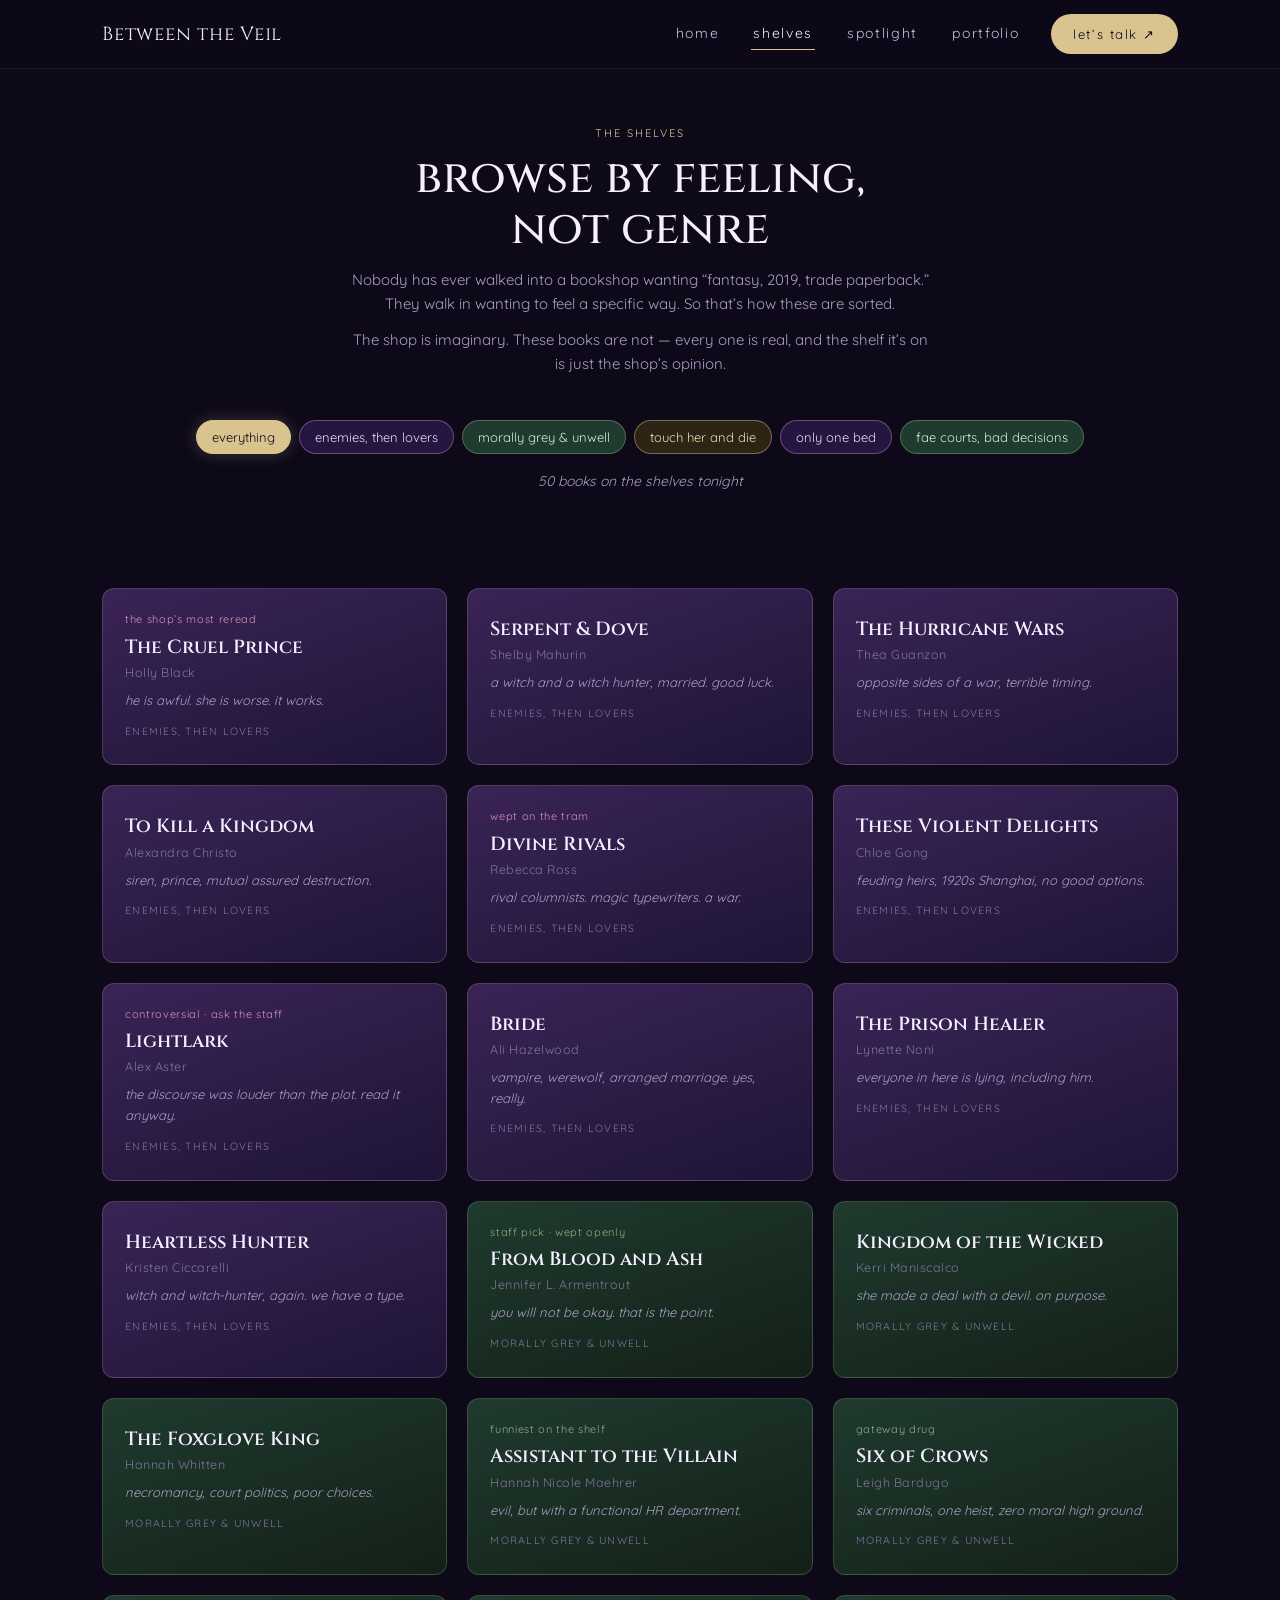
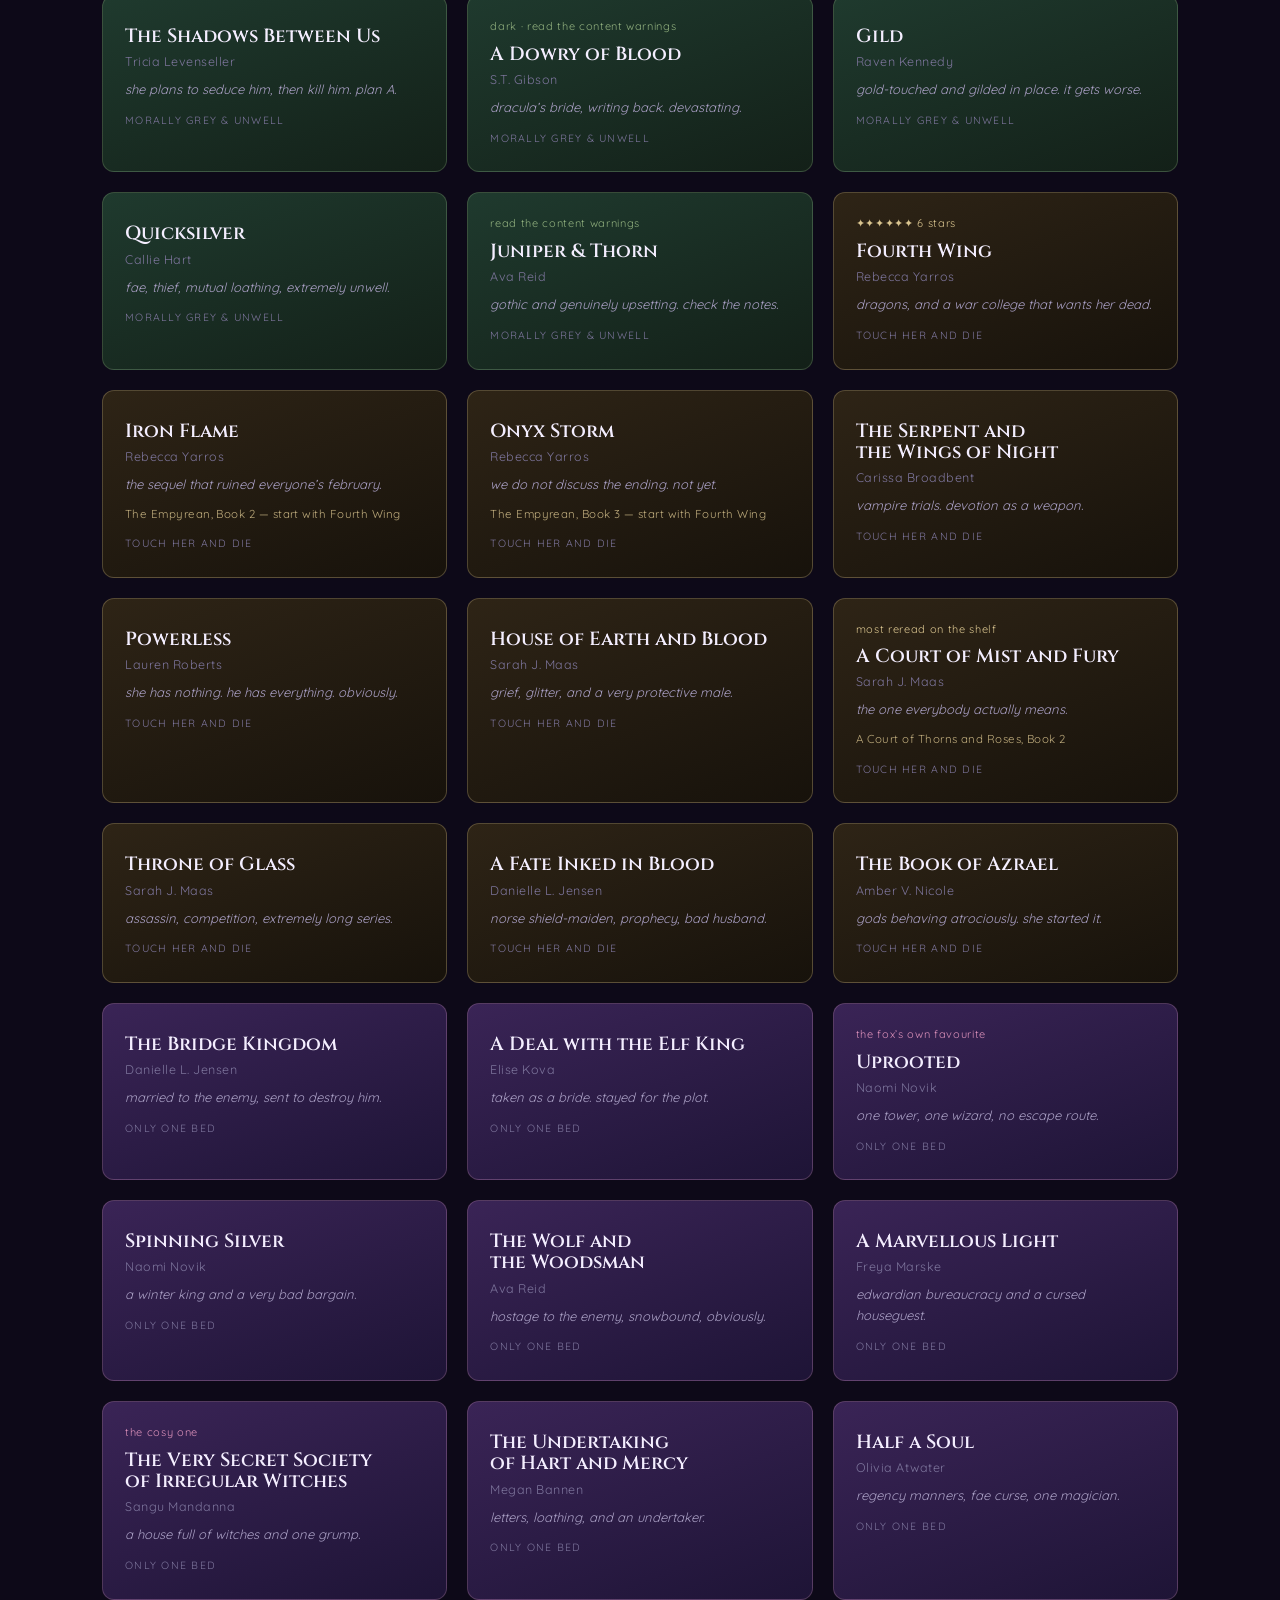
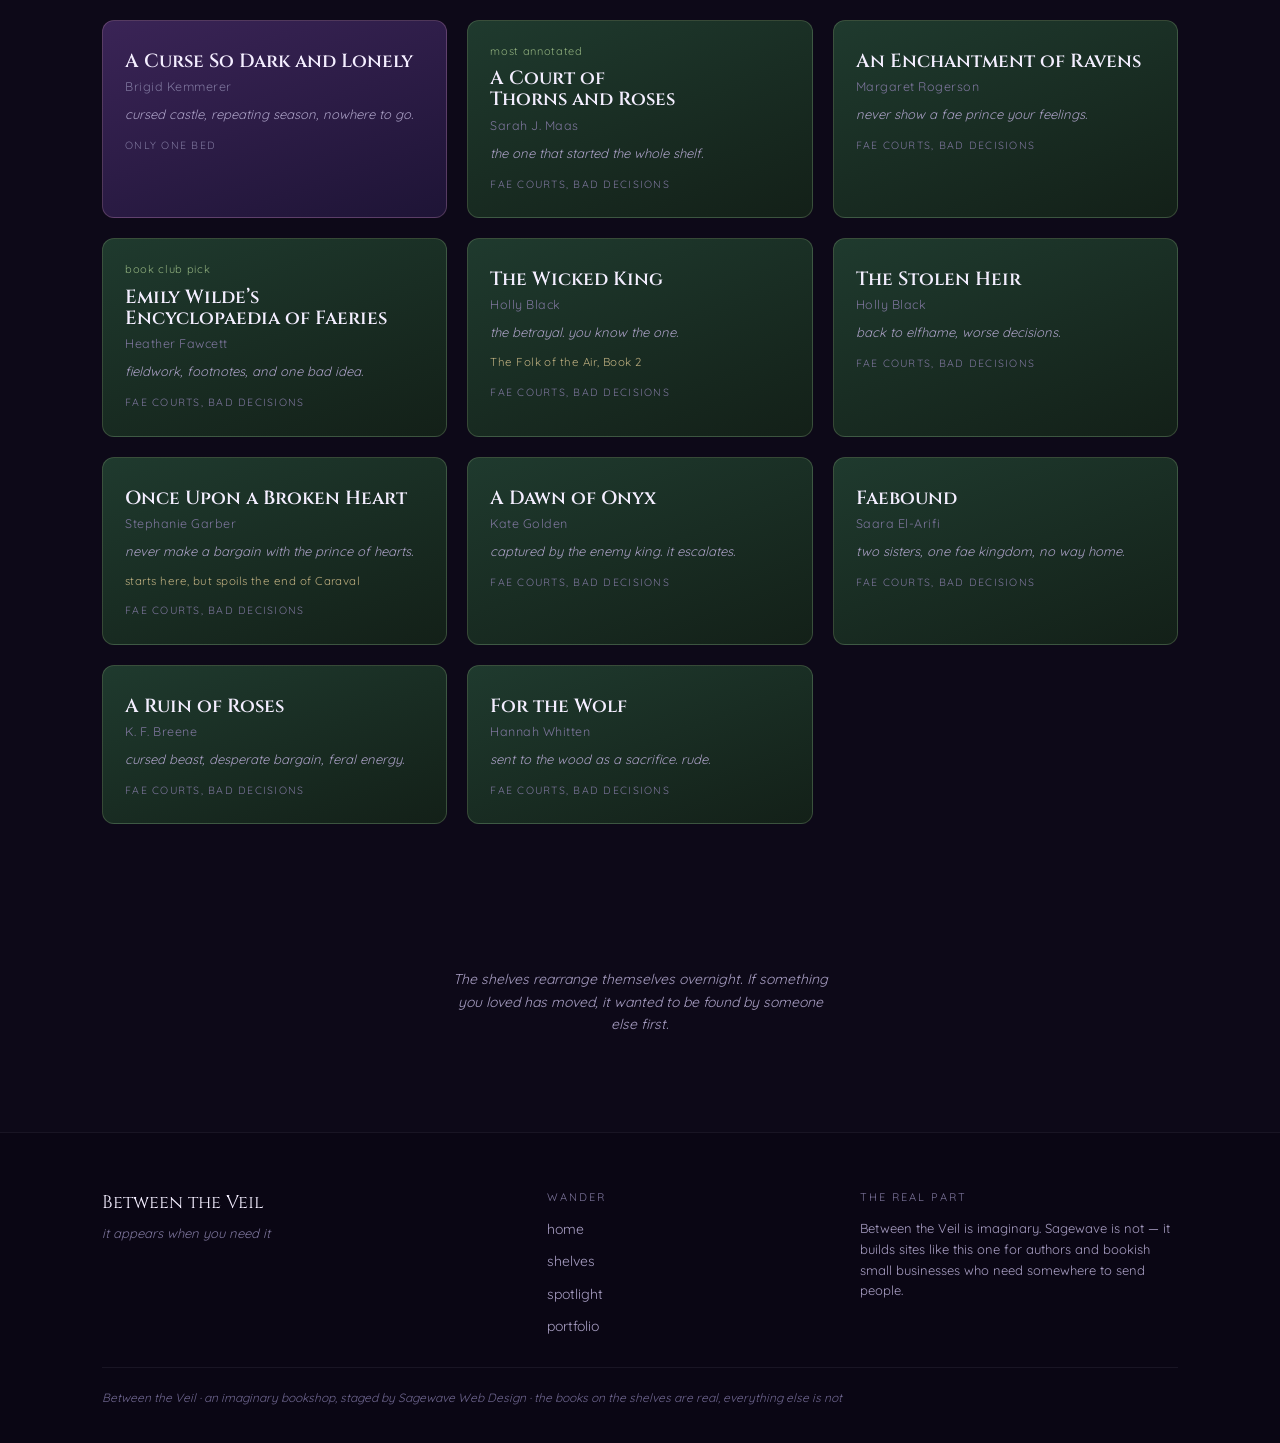
==== shelves.html @ f9425c32 "updated meaning behind site. Fixed menu and feelings layouts" ====
<!DOCTYPE html>
<html lang="en">
<head>
  <meta charset="UTF-8" />
  <meta name="viewport" content="width=device-width, initial-scale=1.0" />
  <title>The Shelves — Between the Veil</title>
  <meta name="description" content="Browse by feeling, not genre. Enemies then lovers, morally grey and unwell, fae courts and bad decisions." />

  <meta property="og:title" content="The Shelves — Between the Veil" />
  <meta property="og:description" content="Browse by feeling, not genre." />
  <meta property="og:type" content="website" />
  <meta property="og:image" content="img/door-full.jpg" />

  <link rel="preconnect" href="https://fonts.googleapis.com" />
  <link rel="preconnect" href="https://fonts.gstatic.com" crossorigin />
  <link href="https://fonts.googleapis.com/css2?family=Cinzel:wght@400;500;600&family=Quicksand:wght@400;500;600&display=swap" rel="stylesheet" />

  <link rel="stylesheet" href="css/style.css" />
</head>
<body>

  <header class="sitenav" id="sitenav">
    <div class="sitenav__inner container">
      <a class="sitenav__mark" href="index.html">Between the Veil</a>
      <button class="sitenav__toggle" id="navToggle" aria-expanded="false" aria-controls="navMenu" aria-label="Open menu">
        <span class="sitenav__bar" aria-hidden="true"></span>
        <span class="sitenav__bar" aria-hidden="true"></span>
        <span class="sitenav__bar" aria-hidden="true"></span>
      </button>
      <nav class="sitenav__menu" id="navMenu" aria-label="Main">
        <a class="sitenav__link" href="index.html">home</a>
        <a class="sitenav__link" href="shelves.html">shelves</a>
        <a class="sitenav__link" href="spotlight.html">spotlight</a>
        <a class="sitenav__link" href="portfolio.html">portfolio</a>
        <a class="sitenav__link sitenav__link--gold" href="portfolio.html#contact">let&rsquo;s talk &#8599;</a>
      </nav>
    </div>
  </header>

  <main>

    <div class="page-head">
      <div class="container">
        <p class="page-head__eyebrow">the shelves</p>
        <h1 class="page-head__title">browse by feeling,<br />not genre</h1>
        <p class="page-head__body">Nobody has ever walked into a bookshop wanting &ldquo;fantasy, 2019, trade paperback.&rdquo; They walk in wanting to feel a specific way. So that&rsquo;s how these are sorted.</p>
        <p class="page-head__body">The shop is imaginary. These books are not &mdash; every one is real, and the shelf it&rsquo;s on is just the shop&rsquo;s opinion.</p>
      </div>
    </div>

    <section class="section--tight">
      <div class="container">
        <!-- rendered by js/shelves.js -->
        <div class="filters" id="filters" role="group" aria-label="Filter by mood"></div>
        <p class="closing" id="stacksCount" aria-live="polite"></p>
      </div>
    </section>

    <section class="section">
      <div class="container">
        <div class="stacks" id="stacks"></div>
        <p class="stacks__empty" id="stacksEmpty" hidden>that shelf is bare tonight. the shop is embarrassed.</p>
      </div>
    </section>

    <section class="section">
      <div class="container">
        <p class="closing">The shelves rearrange themselves overnight. If something you loved has moved, it wanted to be found by someone else first.</p>
      </div>
    </section>

  </main>

  <footer class="sitefoot" id="sitefoot">
    <div class="container">
      <div class="sitefoot__inner">
        <div>
          <p class="sitefoot__mark">Between the Veil</p>
          <p class="sitefoot__whisper">it appears when you need it</p>
        </div>
        <nav aria-label="Footer">
          <p class="sitefoot__heading">wander</p>
          <div class="sitefoot__links">
            <a href="index.html">home</a>
            <a href="shelves.html">shelves</a>
            <a href="spotlight.html">spotlight</a>
            <a href="portfolio.html">portfolio</a>
          </div>
        </nav>
        <div>
          <p class="sitefoot__heading">the real part</p>
          <p class="sitefoot__note">Between the Veil is imaginary. Sagewave is not &mdash; it builds sites like this one for authors and bookish small businesses who need somewhere to send people.</p>
        </div>
      </div>
      <p class="sitefoot__legal">Between the Veil &#183; an imaginary bookshop, staged by Sagewave Web Design &#183; the books on the shelves are real, everything else is not</p>
    </div>
  </footer>

  <script src="js/nav.js" defer></script>
  <script src="js/shelves.js" defer></script>
</body>
</html>
---- css/style.css ----
/* ============================================================
   BETWEEN THE VEIL — a concept bookshop by Sagewave Web Design
   ------------------------------------------------------------
   Structure:
     1. Design tokens (the "faerie twilight" palette + type)
     2. Base / reset
     3. Layout primitives (container, section, page header)
     4. Site nav + site footer (shared by every page but the gate)
     5. The threshold (the door — index.html only)
     6. Home
     7. Shelves
     8. Spotlight (index + one author)
     9. Portfolio
    10. Shared components (buttons, shelves, books, tiles)
    11. Motion & reduced-motion

   Mobile-first. Three breakpoints, declared once in §3 and
   echoed per-component where a grid needs to change:
     phone    ≤ 560px   1 column
     tablet   ≥ 561px   2 columns, 720px container
     desktop  ≥ 1024px  3–4 columns, 1140px container
   ============================================================ */

/* 1. DESIGN TOKENS ------------------------------------------ */
:root {
  /* Faerie-twilight palette */
  --ink:        #0d0918;  /* deepest background */
  --ink-2:      #120d22;  /* shop background */
  --ink-3:      #161028;  /* raised panels */
  --twilight:   #241640;  /* violet mid */
  --violet-2:   #1a1330;
  --moss:       #8fae7d;  /* the green accent */
  --moss-deep:  #1f3a2e;
  --rose:       #c98fb0;  /* the pink accent */
  --rose-deep:  #3a2456;
  --gold:       #d9c48f;  /* candlelight */
  --gold-deep:  #2e2416;
  --mist:       #c9c2e0;  /* soft lavender text */
  --mist-dim:   #a99fc4;
  --mist-faint: #7d759c;
  --parchment:  #f4eeff;  /* near-white for headings */

  /* Hairlines, derived from --mist so they sit in the palette */
  --rule:      rgba(201, 194, 224, 0.16);
  --rule-soft: rgba(201, 194, 224, 0.08);

  /* Type */
  --display: 'Cinzel', Georgia, serif;
  --voice:   'Quicksand', 'Trebuchet MS', sans-serif;

  /* Rhythm */
  --pad: 14px;
  --radius: 12px;
  --radius-pill: 30px;
  --gutter: 16px;
  --measure: 65ch;   /* comfortable reading width for body copy */
  --nav-h: 58px;
}

/* 2. BASE / RESET ------------------------------------------- */
* { margin: 0; padding: 0; box-sizing: border-box; -webkit-tap-highlight-color: transparent; }

html {
  background: var(--ink);
  scroll-behavior: smooth;
  /* anchor links land below the sticky nav instead of under it */
  scroll-padding-top: calc(var(--nav-h) + 16px);
}

body {
  min-height: 100%;
  background: var(--ink);
  color: var(--mist);
  font-family: var(--voice);
  line-height: 1.6;
  -webkit-font-smoothing: antialiased;
}

/* THE GATE.
   A tiny inline script in index.html's <head> stamps one of these
   on <html> before first paint — deferred JS would let the door
   flash for a returning visitor. veil.js swaps is-gated off the
   moment you step through.

   With JS disabled neither class lands, so everything renders:
   door on top, home beneath it. Degrades to a long scroll, which
   is the right failure. */
html.is-gated, html.is-gated body { overflow: hidden; height: 100%; }
html.is-gated .sitenav,
html.is-gated .shop,
html.is-gated .sitefoot { display: none; }
html.has-entered .threshold { display: none; }

h1, h2, h3, h4 {
  font-family: var(--display);
  font-weight: 500;
  color: var(--parchment);
  line-height: 1.12;
  text-wrap: balance;
}

em { font-style: italic; }
img { max-width: 100%; display: block; }

a { color: var(--gold); }

/* One visible focus ring for the whole site. */
a:focus-visible,
button:focus-visible {
  outline: 2px solid var(--gold);
  outline-offset: 3px;
  border-radius: 4px;
}

/* 3. LAYOUT PRIMITIVES -------------------------------------- */
.container {
  width: 100%;
  max-width: 560px;
  margin: 0 auto;
  padding: 0 var(--gutter);
}

.section { padding: 40px 0; }
.section--tight { padding: 24px 0; }

/* A band that breaks out to full width with its own ground —
   used for the CTA so the tonal shift signals "this part is real". */
.band {
  padding: 48px 0;
  border-top: 1px solid var(--rule-soft);
  border-bottom: 1px solid var(--rule-soft);
}

.page-head { padding: 32px 0 8px; text-align: center; }
.page-head__eyebrow {
  font-size: 11px;
  letter-spacing: 0.18em;
  text-transform: uppercase;
  color: var(--gold);
}
.page-head__title { font-size: 30px; margin-top: 10px; }
.page-head__body {
  font-size: 14px;
  color: var(--mist-dim);
  line-height: 1.6;
  max-width: var(--measure);
  margin: 12px auto 0;
}

@media (min-width: 561px) {
  :root { --gutter: 24px; }
  .container { max-width: 720px; }
  .section { padding: 56px 0; }
  .page-head__title { font-size: 38px; }
  .page-head__body { font-size: 15px; }
}

@media (min-width: 1024px) {
  :root { --gutter: 32px; --nav-h: 68px; }
  .container { max-width: 1140px; }
  .section { padding: 72px 0; }
  .band { padding: 80px 0; }
  .page-head { padding: 56px 0 16px; }
  .page-head__title { font-size: 46px; }
}

/* A left-aligned heading for sections inside a page, as opposed
   to .page-head__title which is the centred one at the top. */
.section-title {
  font-size: 24px;
  margin-bottom: 20px;
}

/* Body copy inside a wide container still needs a reading measure. */
.prose { max-width: var(--measure); }
.prose p + p { margin-top: 1em; }
.prose p { color: var(--mist-dim); line-height: 1.75; }

/* Inline code, portfolio page only — the one place the site
   speaks in plain technical voice. */
code {
  font-family: ui-monospace, 'Cascadia Mono', Menlo, Consolas, monospace;
  font-size: 0.88em;
  color: var(--gold);
  background: rgba(217, 196, 143, 0.09);
  padding: 0.1em 0.4em;
  border-radius: 4px;
}

/* Scaffolding notice on the sample spotlight. Delete the markup
   (and this rule) once a real author has been featured. */
.sample-note {
  margin-top: 16px;
  padding: 12px 16px;
  border-radius: var(--radius);
  border: 1px dashed rgba(217, 196, 143, 0.4);
  background: rgba(217, 196, 143, 0.05);
  font-size: 13px;
  font-style: italic;
  color: var(--mist-dim);
  line-height: 1.6;
}

@media (min-width: 1024px) {
  .section-title { font-size: 32px; }
}

/* 4. SITE NAV + FOOTER -------------------------------------- */
.sitenav {
  position: sticky;
  top: 0;
  z-index: 60;
  background: rgba(13, 9, 24, 0.82);
  backdrop-filter: blur(12px);
  -webkit-backdrop-filter: blur(12px);
  border-bottom: 1px solid var(--rule-soft);
}

/* The gated landing page hides its nav until you're through. */
.sitenav[hidden] { display: none; }

.sitenav__inner {
  height: var(--nav-h);
  display: flex;
  align-items: center;
  justify-content: space-between;
  gap: 16px;
}

.sitenav__mark {
  font-family: var(--display);
  font-size: 16px;
  letter-spacing: 0.04em;
  color: var(--parchment);
  text-decoration: none;
  white-space: nowrap;
}

.sitenav__toggle {
  width: 40px;
  height: 40px;
  display: grid;
  place-items: center;
  gap: 5px;
  background: none;
  border: none;
  cursor: pointer;
  flex: none;
}
.sitenav__bar {
  display: block;
  width: 22px;
  height: 1.5px;
  background: var(--mist);
  transition: transform 0.28s ease, opacity 0.2s ease;
}
.sitenav__toggle[aria-expanded="true"] .sitenav__bar:nth-child(1) { transform: translateY(6.5px) rotate(45deg); }
.sitenav__toggle[aria-expanded="true"] .sitenav__bar:nth-child(2) { opacity: 0; }
.sitenav__toggle[aria-expanded="true"] .sitenav__bar:nth-child(3) { transform: translateY(-6.5px) rotate(-45deg); }

/* Phone: the menu is a veil that draws across the screen.

   Positioned ABSOLUTE, not fixed, and that's deliberate. .sitenav
   carries a backdrop-filter, which per spec makes it the containing
   block for fixed-position descendants — so `position: fixed` here
   resolved against the 58px nav bar instead of the viewport and
   collapsed the panel to zero height. Absolute against .sitenav is
   explicit about what it's measuring from, and can't silently break
   again if the bar's filter changes.

   The ground is fully opaque. A translucent veil over a busy page
   is prettier and unreadable, and this is a menu. */
.sitenav__menu {
  position: absolute;
  top: 100%;
  left: 0;
  right: 0;
  height: calc(100vh - var(--nav-h));
  height: calc(100dvh - var(--nav-h));
  z-index: 55;
  display: flex;
  flex-direction: column;
  align-items: center;
  justify-content: center;
  gap: 14px;
  background: linear-gradient(180deg, #140e28 0%, #0a0614 100%);
  border-top: 1px solid var(--rule-soft);
  opacity: 0;
  visibility: hidden;
  transition: opacity 0.35s ease, visibility 0.35s;
}
.sitenav__menu.is-open { opacity: 1; visibility: visible; }

.sitenav__link {
  font-family: var(--display);
  font-size: 22px;
  letter-spacing: 0.05em;
  color: var(--mist);
  text-decoration: none;
  /* generous enough to be a real tap target, not a 30px sliver */
  padding: 12px 20px;
  border-bottom: 1px solid transparent;
  transition: color 0.2s ease, border-color 0.2s ease, opacity 0.4s ease, transform 0.4s ease;
}
.sitenav__link:hover { color: var(--parchment); }

/* Current page: a quiet gold underline, never a filled pill. */
.sitenav__link[aria-current="page"] {
  color: var(--parchment);
  border-bottom-color: var(--gold);
}

.sitenav__link--gold {
  color: var(--ink);
  background: var(--gold);
  border-radius: var(--radius-pill);
  padding: 10px 22px;
  font-family: var(--voice);
  font-size: 14px;
  letter-spacing: 0.1em;
  border-bottom: none;
}
.sitenav__link--gold:hover { color: var(--ink); filter: brightness(1.07); }

/* Links fade up in sequence once the veil is across. */
.sitenav__menu .sitenav__link { opacity: 0; transform: translateY(10px); }
.sitenav__menu.is-open .sitenav__link { opacity: 1; transform: none; }
.sitenav__menu.is-open .sitenav__link:nth-child(1) { transition-delay: 0.08s; }
.sitenav__menu.is-open .sitenav__link:nth-child(2) { transition-delay: 0.14s; }
.sitenav__menu.is-open .sitenav__link:nth-child(3) { transition-delay: 0.20s; }
.sitenav__menu.is-open .sitenav__link:nth-child(4) { transition-delay: 0.26s; }
.sitenav__menu.is-open .sitenav__link:nth-child(5) { transition-delay: 0.32s; }

/* Desktop: a plain horizontal bar, no toggle, no overlay. */
@media (min-width: 1024px) {
  .sitenav__toggle { display: none; }
  .sitenav__mark { font-size: 19px; }
  .sitenav__menu {
    position: static;
    inset: auto;
    /* the mobile panel's full-screen height must be undone too,
       or the bar inherits a viewport-tall menu */
    height: auto;
    flex-direction: row;
    align-items: center;
    gap: 30px;
    background: none;
    border-top: none;
    opacity: 1;
    visibility: visible;
  }
  .sitenav__menu .sitenav__link {
    opacity: 1;
    transform: none;
    transition-delay: 0s;
    font-family: var(--voice);
    font-size: 14px;
    letter-spacing: 0.12em;
    padding: 4px 2px;
  }
  /* Must match the specificity of `.sitenav__menu .sitenav__link`
     above (0,2,0) or the pill loses its padding and size to it. */
  .sitenav__menu .sitenav__link--gold {
    font-size: 13px;
    padding: 10px 22px;
  }
}

/* Footer — stacked on phone, three columns on desktop. */
.sitefoot {
  border-top: 1px solid var(--rule-soft);
  background: #0a0614;
  padding: 40px 0 32px;
  margin-top: 24px;
}
.sitefoot__inner {
  display: grid;
  gap: 28px;
}
.sitefoot__mark {
  font-family: var(--display);
  font-size: 18px;
  color: var(--parchment);
}
.sitefoot__whisper {
  font-style: italic;
  font-size: 13px;
  color: var(--mist-faint);
  margin-top: 6px;
}
.sitefoot__heading {
  font-family: var(--voice);
  font-size: 11px;
  letter-spacing: 0.18em;
  text-transform: uppercase;
  color: var(--mist-faint);
  margin-bottom: 12px;
}
.sitefoot__links { display: grid; gap: 9px; }
.sitefoot__links a {
  color: var(--mist-dim);
  text-decoration: none;
  font-size: 14px;
  justify-self: start;
  border-bottom: 1px solid transparent;
}
.sitefoot__links a:hover { color: var(--parchment); border-bottom-color: var(--rule); }
.sitefoot__note { font-size: 13px; color: var(--mist-dim); line-height: 1.6; }
.sitefoot__legal {
  margin-top: 28px;
  padding-top: 20px;
  border-top: 1px solid var(--rule-soft);
  font-size: 12px;
  font-style: italic;
  color: #6f6790;
}

@media (min-width: 1024px) {
  .sitefoot { padding: 56px 0 36px; }
  .sitefoot__inner { grid-template-columns: 1.5fr 1fr 1.2fr; gap: 48px; }
}

/* 5. THE THRESHOLD ------------------------------------------ */
.threshold {
  position: relative;
  min-height: 100vh;
  min-height: 100svh;   /* mobile browser chrome doesn't clip the door */
  width: 100%;
  display: flex;
  flex-direction: column;
  align-items: center;
  justify-content: center;
  text-align: center;
  padding: 2rem 1.4rem;
  overflow: hidden;
  background: radial-gradient(ellipse at 50% 42%, #241640 0%, #140e28 48%, #0a0614 100%);
}

.threshold[hidden] { display: none; }

.motes { position: absolute; inset: 0; pointer-events: none; }
.mote {
  position: absolute;
  border-radius: 50%;
  background: rgba(217, 196, 143, 0.7);
  box-shadow: 0 0 6px rgba(217, 196, 143, 0.6);
}

.threshold__whisper {
  position: absolute;
  top: 26px; left: 0; right: 0;
  font-style: italic;
  font-size: 13px;
  letter-spacing: 0.18em;
  color: var(--mist-faint);
  z-index: 2;
}

/* Ungated escape hatch. Quiet, but always reachable by keyboard. */
.threshold__skip {
  position: absolute;
  right: 18px;
  bottom: 18px;
  z-index: 10;
  font-family: var(--voice);
  font-size: 12px;
  font-style: italic;
  letter-spacing: 0.08em;
  color: var(--mist-faint);
  background: none;
  border: none;
  cursor: pointer;
  padding: 8px 10px;
  transition: color 0.2s ease;
}
.threshold__skip:hover { color: var(--mist); }

.threshold__center { position: relative; z-index: 5; }
.threshold__welcome { font-style: italic; font-size: 15px; letter-spacing: 0.08em; color: #b6a9d4; margin-bottom: 10px; }
.threshold__title {
  font-size: clamp(46px, 9vw, 92px);
  color: var(--parchment);
  text-shadow: 0 0 28px rgba(180, 150, 220, 0.45);
}
.threshold__title em { font-weight: 400; color: var(--rose); }
.threshold__sub {
  font-style: italic;
  font-size: clamp(15px, 1.6vw, 19px);
  color: var(--mist);
  margin-top: 14px;
  line-height: 1.5;
}

.wish { position: relative; z-index: 5; margin-top: 2rem; }
.wish__hint { font-style: italic; font-size: 12px; color: var(--mist-faint); margin-top: 12px; }

.threshold__parted {
  position: relative;
  z-index: 5;
  margin-top: 2rem;
  font-style: italic;
  font-size: 16px;
  color: #e8dcf0;
  line-height: 1.5;
  opacity: 0;
  transition: opacity 0.8s ease;
}
.threshold__parted span { font-size: 13px; color: var(--mist-dim); }
.threshold__parted.is-visible { opacity: 1; cursor: pointer; }

/* The gothic door — two photographic halves that swing open,
   with a warm candlelight glow revealed behind them.
   The door image was split down its centre seam into
   img/door-left.jpg and img/door-right.jpg.

   The door stays a door: rather than stretching to fill a
   1920px viewport, it caps at a plausible doorway width and
   centres, so wide screens read as a dark room around it. */
.door {
  position: absolute;
  top: 0; bottom: 0; left: 0; right: 0;
  margin: 0 auto;            /* centres once max-width bites */
  width: 100%;
  z-index: 3;
  perspective: 1400px;       /* gives the swing real depth */
  pointer-events: none;      /* taps pass through to the button */
}
.door__glow {
  position: absolute;
  left: 50%; top: 50%;
  width: 40%; height: 96%;
  transform: translate(-50%, -50%);
  background: radial-gradient(ellipse 60% 50% at center, rgba(255,225,160,0.98), rgba(224,150,70,0.75) 45%, rgba(150,70,40,0.5) 70%, transparent 100%);
  opacity: 0.9;
  transition: opacity 1.3s ease, width 1.3s ease;
}
.door.is-opening .door__glow { opacity: 1; width: 70%; }
.door__half {
  position: absolute;
  top: 0;
  height: 100%;
  width: 50%;
  background-size: cover;
  background-position: center;
  transition: transform 1.6s cubic-bezier(0.6, 0, 0.25, 1);
  backface-visibility: hidden;
  box-shadow: 0 0 40px rgba(0,0,0,0.6);
}
.door__half--left  { left: 0;  background-image: url('../img/door-left.jpg');  transform-origin: left center;  }
.door__half--right { right: 0; background-image: url('../img/door-right.jpg'); transform-origin: right center; }
/* the swing: each half rotates outward on its hinge */
.door__half--left.is-open  { transform: rotateY(-105deg); }
.door__half--right.is-open { transform: rotateY(105deg); }

@media (min-width: 700px) {
  .door { max-width: 620px; }
  /* light spills past the frame once the halves are open */
  .door.is-opening .door__glow { width: 120%; }
}

/* 6. HOME --------------------------------------------------- */
.shop { width: 100%; }
.shop[hidden] { display: none; }

.hero {
  position: relative;
  text-align: center;
  padding: 48px 0 32px;
  overflow: hidden;
}
/* the threshold's atmosphere doesn't stop at the door */
.hero::before {
  content: '';
  position: absolute;
  inset: -40% 0 auto;
  height: 340px;
  background: radial-gradient(ellipse 60% 100% at 50% 0%, rgba(217,196,143,0.13), transparent 70%);
  pointer-events: none;
}
.hero__eyebrow {
  position: relative;
  font-style: italic;
  font-size: 13px;
  letter-spacing: 0.06em;
  color: var(--moss);
}
.hero__heading {
  position: relative;
  font-size: clamp(28px, 5vw, 54px);
  margin-top: 10px;
}
.hero__sub {
  position: relative;
  font-style: italic;
  font-size: 15px;
  color: var(--mist-dim);
  margin: 14px auto 0;
  max-width: 46ch;
}

@media (min-width: 1024px) {
  .hero { padding: 80px 0 56px; }
}

/* Mood shelves — same wrapped treatment as the shelves-page
   filters, for the same reason: nothing hidden off the edge. */
.shelves {
  display: flex;
  flex-wrap: wrap;
  justify-content: center;
  gap: 8px;
  padding: 2px 0 10px;
}

@media (min-width: 1024px) {
  .shelves { gap: 10px; }
}

/* Featured reads */
.reads {
  display: grid;
  grid-template-columns: 1fr;
  gap: 12px;
}
.book {
  border-radius: var(--radius);
  padding: 16px;
  border: 0.5px solid;
  transition: transform 0.15s ease;
}
.book:hover { transform: translateY(-2px); }
.book--rose { background: linear-gradient(160deg, #3a2456, #1e1436); border-color: rgba(201, 143, 176, 0.28); }
.book--moss { background: linear-gradient(160deg, #1f3a2e, #132018); border-color: rgba(143, 174, 125, 0.28); }
.book--gold { background: linear-gradient(160deg, #2e2416, #17120b); border-color: rgba(217, 196, 143, 0.28); }
.book__badge { font-size: 11px; letter-spacing: 0.06em; }
.book__badge--rose { color: #d98fb8; }
.book__badge--moss { color: var(--moss); }
.book__badge--gold { color: var(--gold); }
.book__title { font-weight: 600; font-size: 19px; margin: 8px 0 4px; }
/* Real author, set plainly — attribution, not decoration. */
.book__author {
  font-size: 12.5px;
  letter-spacing: 0.04em;
  color: var(--mist-faint);
  margin-bottom: 8px;
}
.book__line { font-style: italic; font-size: 13px; color: var(--mist-dim); }

/* Sequel warning. Gold because it's the one thing on the card a
   reader needs BEFORE they buy, not after. */
.book__series {
  margin-top: 10px;
  font-size: 11.5px;
  letter-spacing: 0.04em;
  color: var(--gold);
  opacity: 0.85;
}

@media (min-width: 561px) {
  .reads { grid-template-columns: repeat(2, 1fr); }
}
@media (min-width: 1024px) {
  .reads { grid-template-columns: repeat(3, 1fr); gap: 20px; }
  .book { padding: 22px; }
}

/* The spotlight feature — the block a featured author screenshots.
   Portrait left, words right, once there's room for both. */
.feature {
  display: grid;
  gap: 20px;
  padding: 22px;
  background: var(--ink-3);
  border-radius: var(--radius);
  border: 0.5px solid rgba(217, 196, 143, 0.32);
}
.feature__portrait {
  aspect-ratio: 4 / 5;
  border-radius: var(--radius);
  display: grid;
  place-items: center;
  background:
    radial-gradient(ellipse at 50% 35%, rgba(217,196,143,0.16), transparent 65%),
    linear-gradient(160deg, var(--twilight), var(--ink));
  border: 0.5px solid rgba(217, 196, 143, 0.22);
}
.feature__glyph {
  font-size: 54px;
  color: var(--gold);
  opacity: 0.55;
  line-height: 1;
}
.feature__eyebrow {
  font-size: 11px;
  letter-spacing: 0.16em;
  color: var(--gold);
  text-transform: uppercase;
}
.feature__title { font-size: 25px; margin: 8px 0 10px; }
.feature__body { font-size: 14px; color: var(--mist); line-height: 1.65; }
.feature__body + .feature__body { margin-top: 10px; }
.feature__moon {
  font-style: italic;
  font-size: 13px;
  color: var(--mist-faint);
  margin-top: 14px;
}

@media (min-width: 700px) {
  .feature { grid-template-columns: 200px 1fr; align-items: center; gap: 28px; padding: 28px; }
}
@media (min-width: 1024px) {
  .feature { grid-template-columns: 300px 1fr; gap: 44px; padding: 40px; }
  .feature__title { font-size: 34px; }
  .feature__body { font-size: 15px; }
}

/* Feature tiles */
.tiles {
  display: grid;
  grid-template-columns: repeat(2, 1fr);
  gap: 12px;
}
.tile { background: var(--violet-2); border-radius: var(--radius); padding: 16px; }
.tile__glyph { font-size: 24px; display: block; line-height: 1; }
.tile__glyph--gold { color: var(--gold); }
.tile__glyph--rose { color: var(--rose); }
.tile__title { font-weight: 500; font-size: 17px; margin-top: 8px; }
.tile__meta { font-style: italic; font-size: 12px; color: var(--mist-dim); margin-top: 4px; }

@media (min-width: 1024px) {
  .tiles { gap: 20px; }
  .tile { padding: 24px; }
}

/* Merch */
.wares {
  padding: 20px;
  background: linear-gradient(160deg, var(--twilight), var(--ink-3));
  border-radius: var(--radius);
}
.wares__eyebrow { font-size: 11px; letter-spacing: 0.16em; color: var(--rose); text-transform: uppercase; }
.wares__title { font-weight: 500; font-size: 20px; margin: 6px 0 12px; }
.wares__tags { display: flex; gap: 8px; flex-wrap: wrap; }
.ware { font-size: 12.5px; padding: 6px 13px; border-radius: 20px; }
.ware--rose { background: var(--rose-deep); color: #eddcf0; }
.ware--moss { background: var(--moss-deep); color: #dcecd8; }
.ware--gold { background: var(--gold-deep); color: #ecdcb0; }

@media (min-width: 1024px) {
  .wares { padding: 32px; }
}

/* The real CTA — a full-width band, so the tonal shift lands */
.cta {
  background: #0a0614;
  text-align: center;
}
.cta__eyebrow { font-style: italic; font-size: 13px; color: var(--moss); }
.cta__title { font-size: clamp(22px, 3.4vw, 40px); margin: 12px 0 10px; }
.cta__body {
  font-size: 14px;
  color: var(--mist);
  line-height: 1.65;
  max-width: 54ch;
  margin: 0 auto;
}

/* 7. SHELVES ------------------------------------------------ */
/* Wrapped at every width, never a scrolling row.
   These were horizontally scrollable with the scrollbar hidden,
   which meant three of the six moods sat off-screen with nothing
   indicating they existed. Six short pills wrap to two or three
   rows on a phone — cheap vertical space in exchange for the
   whole set being visible at once. */
.filters {
  display: flex;
  flex-wrap: wrap;
  justify-content: center;
  gap: 8px;
  padding: 4px 0 16px;
}

/* A mood pill doubles as a filter button — same look, extra state.
   Deliberately no font-weight change: bolding the active pill
   changes its width, which reshuffles the wrapped rows every time
   you pick a different mood. The gold fill is signal enough. */
.shelf[aria-pressed="true"] {
  background: var(--gold);
  border-color: var(--gold);
  color: var(--ink);
  box-shadow: 0 0 16px rgba(217, 196, 143, 0.25);
}

.stacks {
  display: grid;
  grid-template-columns: 1fr;
  gap: 12px;
}
/* Hidden by the mood filter — display:none so the grid reflows. */
.stacks .book[hidden] { display: none; }

.book__mood {
  display: inline-block;
  margin-top: 12px;
  font-size: 10.5px;
  letter-spacing: 0.12em;
  text-transform: uppercase;
  color: var(--mist-faint);
}

.stacks__empty {
  text-align: center;
  font-style: italic;
  color: var(--mist-faint);
  padding: 40px 0;
}
.stacks__empty[hidden] { display: none; }

.closing {
  text-align: center;
  font-style: italic;
  color: var(--mist-dim);
  font-size: 14px;
  max-width: 48ch;
  margin: 0 auto;
}
.closing--after { margin-top: 28px; }

@media (min-width: 561px) {
  .stacks { grid-template-columns: repeat(2, 1fr); }
}
@media (min-width: 1024px) {
  .stacks { grid-template-columns: repeat(3, 1fr); gap: 20px; }
}

/* 8. SPOTLIGHT ---------------------------------------------- */
.archive {
  display: grid;
  grid-template-columns: 1fr;
  gap: 12px;
}
.candle {
  display: block;
  padding: 18px;
  background: var(--ink-3);
  border-radius: var(--radius);
  border: 0.5px solid var(--rule);
  text-decoration: none;
  color: inherit;
  transition: transform 0.15s ease, border-color 0.2s ease;
}
.candle:hover { transform: translateY(-2px); border-color: rgba(217, 196, 143, 0.4); }
.candle__moon {
  font-size: 10.5px;
  letter-spacing: 0.14em;
  text-transform: uppercase;
  color: var(--gold);
}
.candle__name { font-size: 20px; margin: 8px 0 3px; }
.candle__book { font-style: italic; font-size: 13px; color: var(--mist-dim); }

@media (min-width: 561px) {
  .archive { grid-template-columns: repeat(2, 1fr); }
}
@media (min-width: 1024px) {
  .archive { grid-template-columns: repeat(3, 1fr); gap: 20px; }
  .candle { padding: 26px; }
}

/* The submission call — the block that makes a social post convert */
.submit {
  text-align: center;
  padding: 32px 20px;
  border-radius: var(--radius);
  border: 1px solid rgba(217, 196, 143, 0.4);
  background: linear-gradient(160deg, var(--gold-deep), #0a0614);
}
.submit__title { font-size: 26px; margin-bottom: 10px; }
.submit__body {
  font-size: 14px;
  color: var(--mist);
  line-height: 1.65;
  max-width: 50ch;
  margin: 0 auto;
}
.submit__fine {
  margin-top: 20px;
  font-size: 13px;
  font-style: italic;
  color: var(--mist-faint);
}

@media (min-width: 1024px) {
  .submit { padding: 56px 32px; }
  .submit__title { font-size: 36px; }
}

/* One author's page. Mirrored from the archive card — portrait
   right, words left — so the two don't read as the same template. */
.backlink {
  display: inline-block;
  font-size: 13px;
  color: var(--mist-faint);
  text-decoration: none;
  padding: 20px 0 0;
}
.backlink:hover { color: var(--mist); }

.author {
  display: grid;
  gap: 24px;
  padding: 8px 0 0;
}
.author__portrait {
  aspect-ratio: 4 / 5;
  border-radius: var(--radius);
  display: grid;
  place-items: center;
  background:
    radial-gradient(ellipse at 50% 35%, rgba(201,143,176,0.18), transparent 65%),
    linear-gradient(160deg, var(--rose-deep), var(--ink));
  border: 0.5px solid rgba(201, 143, 176, 0.25);
}
.author__glyph { font-size: 54px; color: var(--rose); opacity: 0.55; line-height: 1; }
.author__moon {
  font-size: 10.5px;
  letter-spacing: 0.16em;
  text-transform: uppercase;
  color: var(--gold);
}
.author__name { font-size: clamp(32px, 5vw, 56px); margin: 10px 0 8px; }
.author__book { font-style: italic; font-size: 16px; color: var(--mist-dim); }

@media (min-width: 700px) {
  .author { grid-template-columns: 1fr 260px; align-items: center; gap: 40px; }
  /* portrait to the right of the words */
  .author__portrait { order: 2; }
}
@media (min-width: 1024px) {
  .author { grid-template-columns: 1fr 340px; gap: 64px; }
}

/* The pull quote — this is the screenshot. Give it real room. */
.pullquote {
  text-align: center;
  background: linear-gradient(180deg, transparent, rgba(217,196,143,0.05), transparent);
}
.pullquote__text {
  font-family: var(--display);
  font-size: clamp(22px, 3.6vw, 42px);
  line-height: 1.3;
  color: var(--gold);
  max-width: 22ch;
  margin: 0 auto;
  text-wrap: balance;
}
.pullquote__attr {
  font-style: italic;
  font-size: 13px;
  color: var(--mist-faint);
  margin-top: 20px;
}

/* The interview itself — single column at a reading measure. */
.qa { max-width: var(--measure); }
.qa__q {
  font-family: var(--voice);
  font-size: 12px;
  letter-spacing: 0.14em;
  text-transform: uppercase;
  color: var(--moss);
  font-weight: 600;
}
.qa__a { font-size: 15px; line-height: 1.75; color: var(--mist); margin-top: 8px; }
.qa__pair + .qa__pair { margin-top: 32px; }

.find {
  display: grid;
  grid-template-columns: 1fr;
  gap: 10px;
}
.find__link {
  display: block;
  padding: 16px 18px;
  border-radius: var(--radius);
  background: var(--moss-deep);
  border: 0.5px solid rgba(143, 174, 125, 0.4);
  color: #dcecd8;
  text-decoration: none;
  transition: transform 0.15s ease;
}
.find__link:hover { transform: translateY(-2px); }
.find__label { font-size: 11px; letter-spacing: 0.14em; text-transform: uppercase; color: var(--moss); }
.find__value { font-size: 15px; margin-top: 4px; color: #eaf3e7; }

@media (min-width: 561px) {
  .find { grid-template-columns: repeat(3, 1fr); }
}

/* prev / next, edge to edge */
.updown {
  display: grid;
  grid-template-columns: 1fr;
  gap: 10px;
  border-top: 1px solid var(--rule-soft);
  padding-top: 28px;
}
.updown__link {
  padding: 18px;
  border-radius: var(--radius);
  background: var(--ink-3);
  text-decoration: none;
  color: inherit;
  border: 0.5px solid var(--rule-soft);
}
.updown__link:hover { border-color: var(--rule); }
.updown__dir { font-size: 11px; letter-spacing: 0.14em; text-transform: uppercase; color: var(--mist-faint); }
.updown__name { font-family: var(--display); font-size: 18px; color: var(--parchment); margin-top: 6px; }
.updown__link--next { text-align: right; }

@media (min-width: 561px) {
  .updown { grid-template-columns: 1fr 1fr; }
}

/* 9. PORTFOLIO ---------------------------------------------- */
/* Plain voice for a different reader — no in-world copy here. */
.case { display: grid; gap: 24px; }

.case__split {
  display: grid;
  gap: 24px;
  align-items: start;
}
@media (min-width: 1024px) {
  .case__split { grid-template-columns: 1fr 1fr; gap: 56px; align-items: center; }
}

.case__demo {
  aspect-ratio: 4 / 3;
  border-radius: var(--radius);
  border: 0.5px solid var(--rule);
  display: grid;
  place-items: center;
  text-align: center;
  padding: 24px;
  background: radial-gradient(ellipse at 50% 45%, #241640 0%, #140e28 55%, #0a0614 100%);
}
.case__demo-note { font-style: italic; font-size: 13px; color: var(--mist-faint); }

.notes-grid {
  display: grid;
  grid-template-columns: 1fr;
  gap: 12px;
}
.note-card {
  padding: 20px;
  border-radius: var(--radius);
  background: var(--ink-3);
  border: 0.5px solid var(--rule-soft);
}
.note-card__title { font-size: 18px; margin-bottom: 8px; }
.note-card__body { font-size: 14px; color: var(--mist-dim); line-height: 1.65; }

@media (min-width: 561px) {
  .notes-grid { grid-template-columns: repeat(2, 1fr); }
}
@media (min-width: 1024px) {
  .notes-grid { gap: 20px; }
  .note-card { padding: 28px; }
}

.stack-list {
  display: flex;
  flex-wrap: wrap;
  gap: 8px;
  list-style: none;
}
.stack-list li {
  font-size: 12.5px;
  padding: 7px 14px;
  border-radius: var(--radius-pill);
  border: 0.5px solid rgba(143, 174, 125, 0.4);
  background: var(--moss-deep);
  color: #dcecd8;
}

/* 10. SHARED COMPONENTS ------------------------------------- */
.btn {
  display: inline-block;
  font-family: var(--voice);
  font-size: 15px;
  letter-spacing: 0.14em;
  border: none;
  border-radius: var(--radius-pill);
  padding: 13px 30px;
  cursor: pointer;
  text-decoration: none;
  transition: transform 0.15s ease, filter 0.15s ease;
}
.btn:hover { filter: brightness(1.06); }
.btn:active { transform: scale(0.97); }
.btn--gold { background: var(--gold); color: var(--ink); text-transform: uppercase; }
.btn--moss { background: var(--moss); color: var(--ink); font-size: 13px; letter-spacing: 0.09em; padding: 12px 24px; margin-top: 18px; }

.shelf {
  flex: 0 0 auto;
  font-family: var(--voice);
  font-size: 13px;
  color: #eddcf0;
  padding: 8px 15px;
  border-radius: var(--radius-pill);
  white-space: nowrap;
  cursor: pointer;
  text-decoration: none;
  transition: transform 0.15s ease;
  border: 0.5px solid;
}
.shelf:hover { transform: translateY(-2px); }
.shelf--rose { background: var(--twilight); border-color: rgba(201, 143, 176, 0.45); }
.shelf--moss { background: var(--moss-deep); border-color: rgba(143, 174, 125, 0.45); color: #dcecd8; }
.shelf--gold { background: var(--gold-deep); border-color: rgba(217, 196, 143, 0.45); color: #ecdcb0; }

/* 11. MOTION ------------------------------------------------ */
.fade-in { opacity: 0; transition: opacity 0.7s ease; }
.fade-in.is-in { opacity: 1; }

@media (prefers-reduced-motion: reduce) {
  html { scroll-behavior: auto; }
  .door__half,
  .door__glow,
  .threshold__parted,
  .fade-in,
  .btn,
  .shelf,
  .book,
  .candle,
  .find__link,
  .sitenav__menu,
  .sitenav__bar,
  .sitenav__link { transition: none !important; }
  .sitenav__menu .sitenav__link { opacity: 1; transform: none; }
}
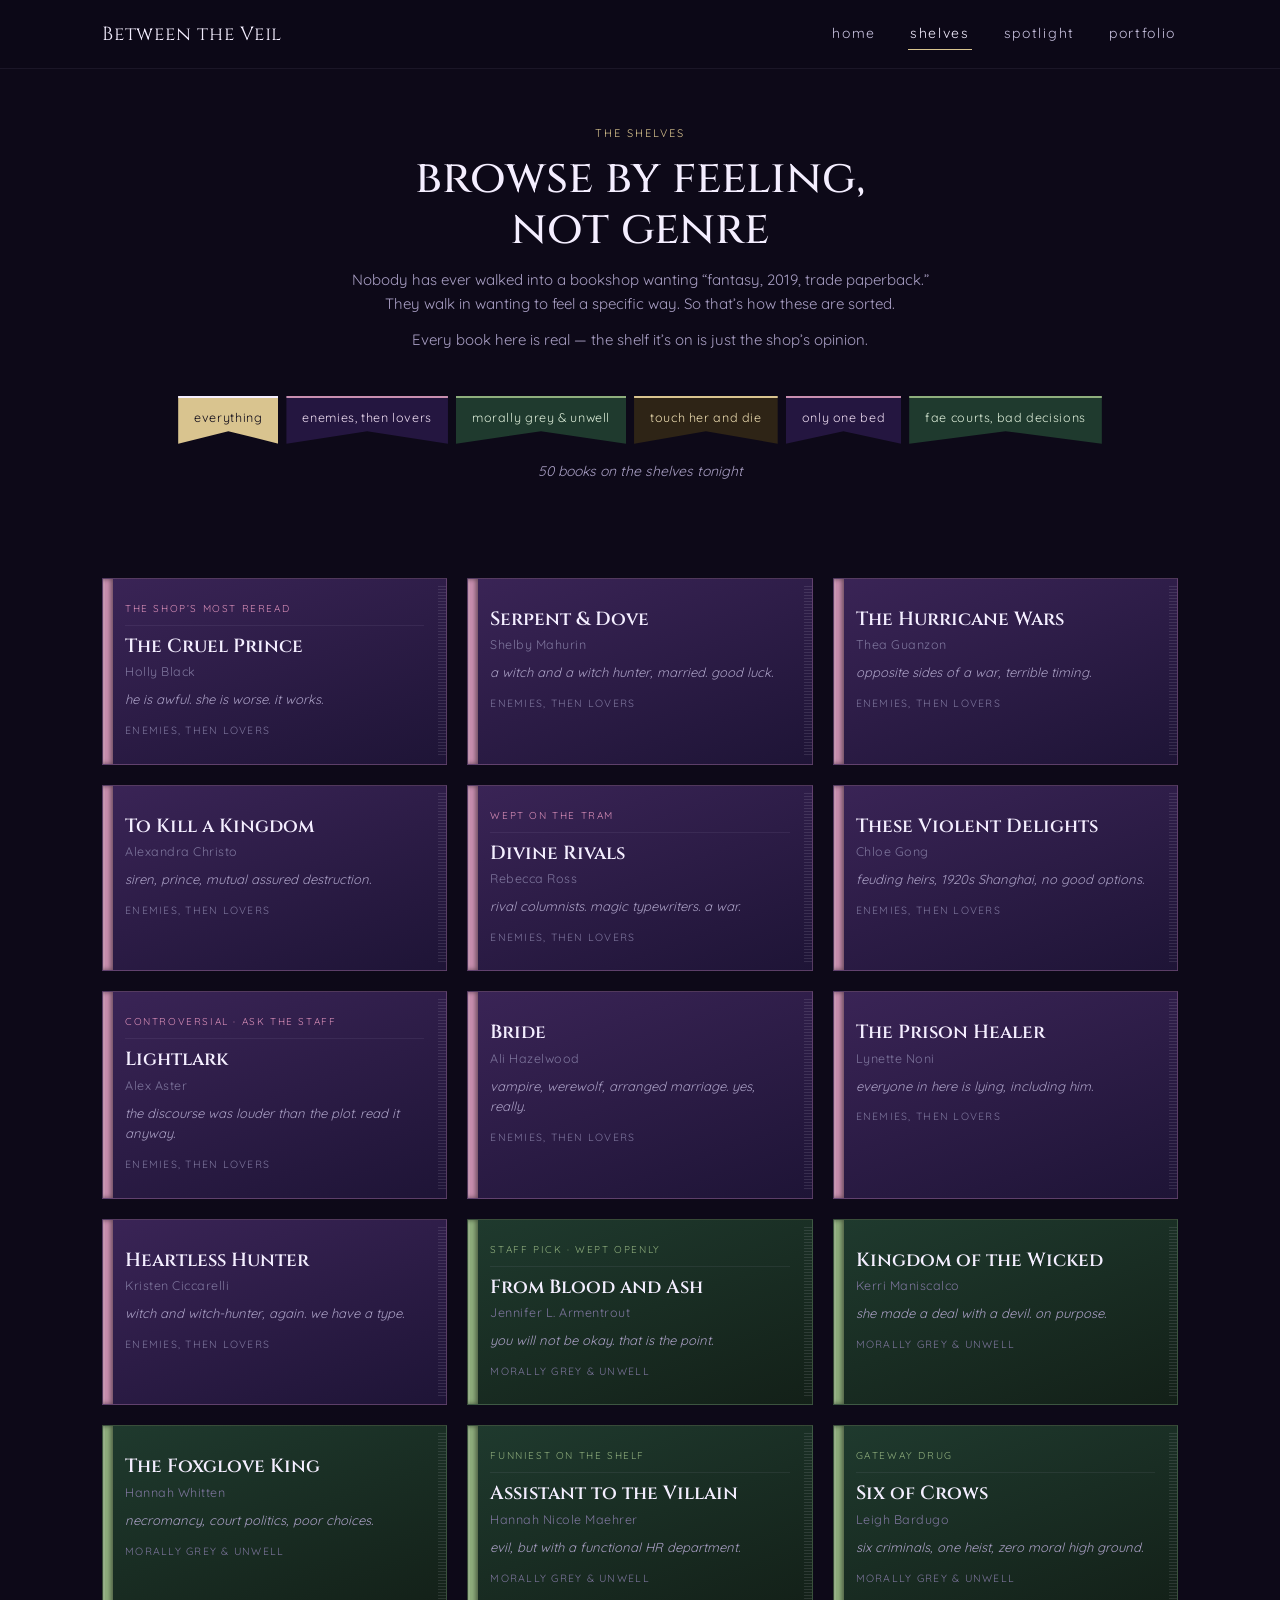
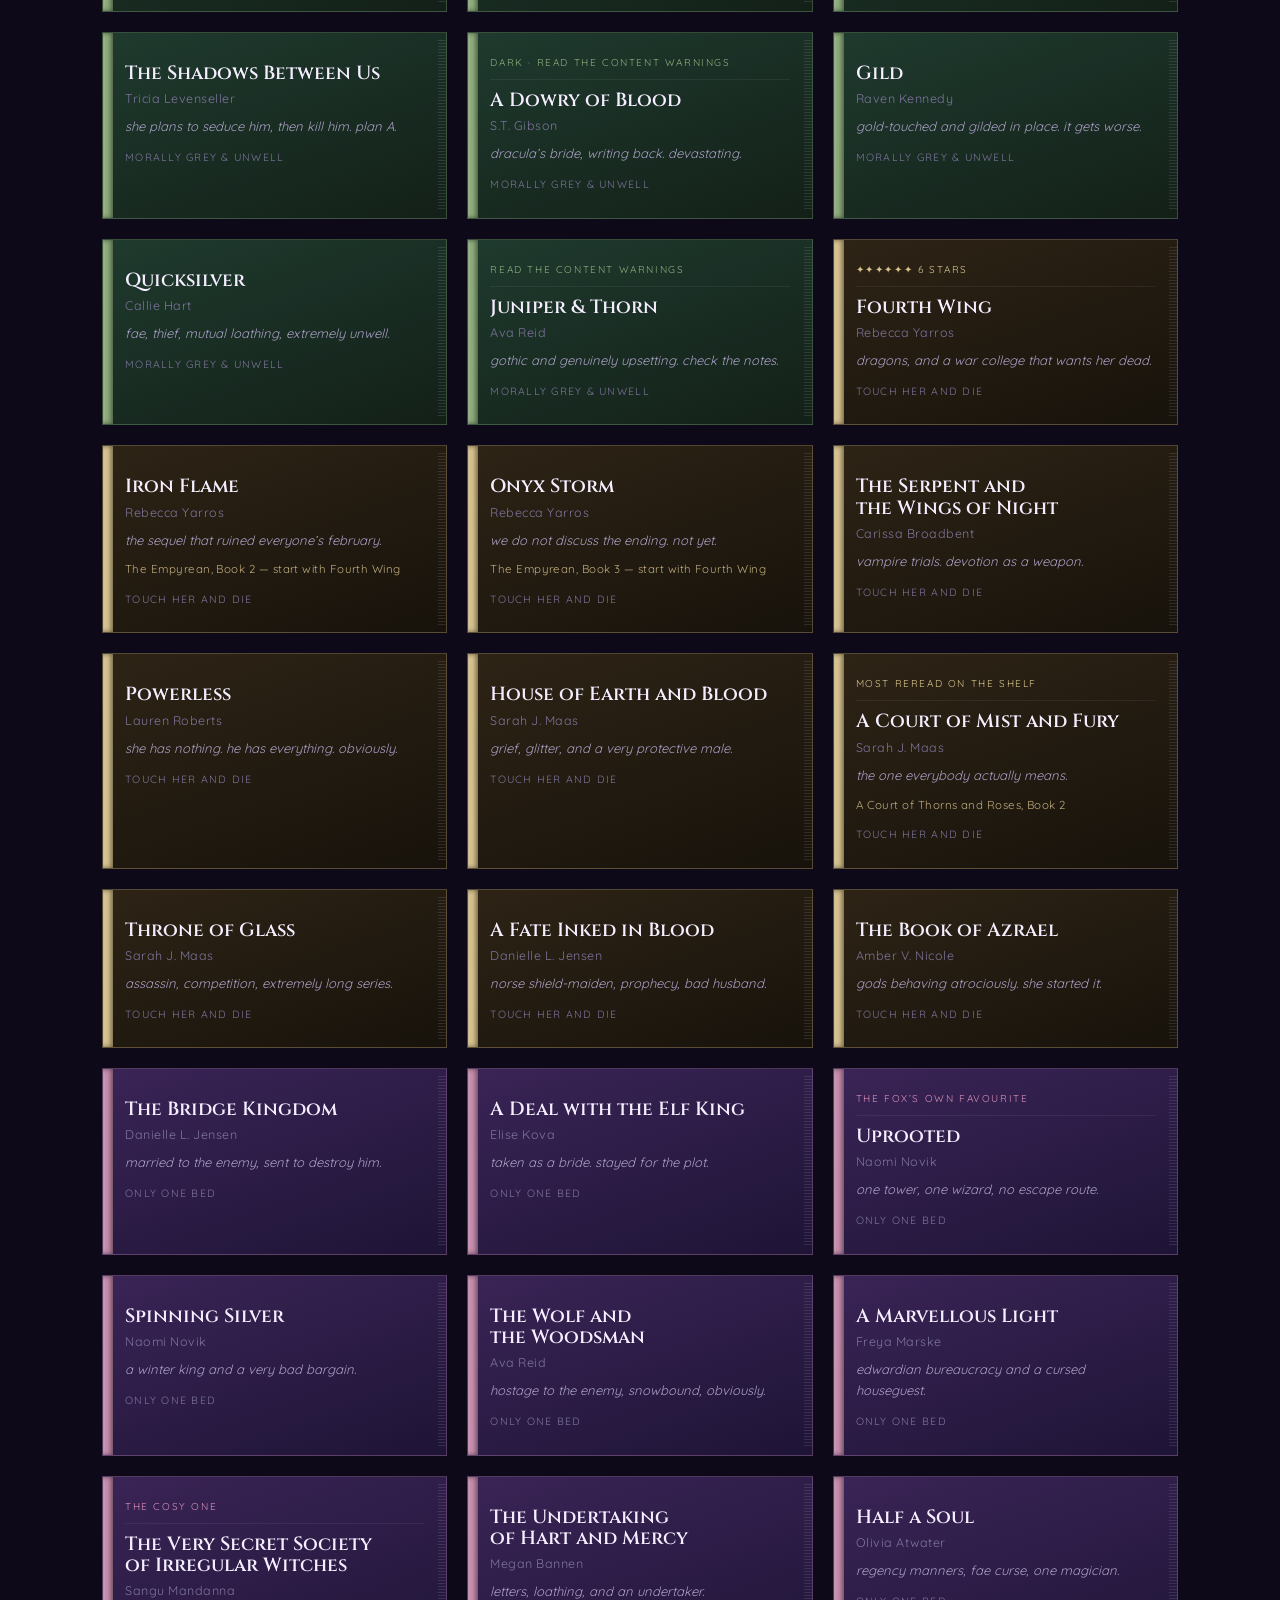
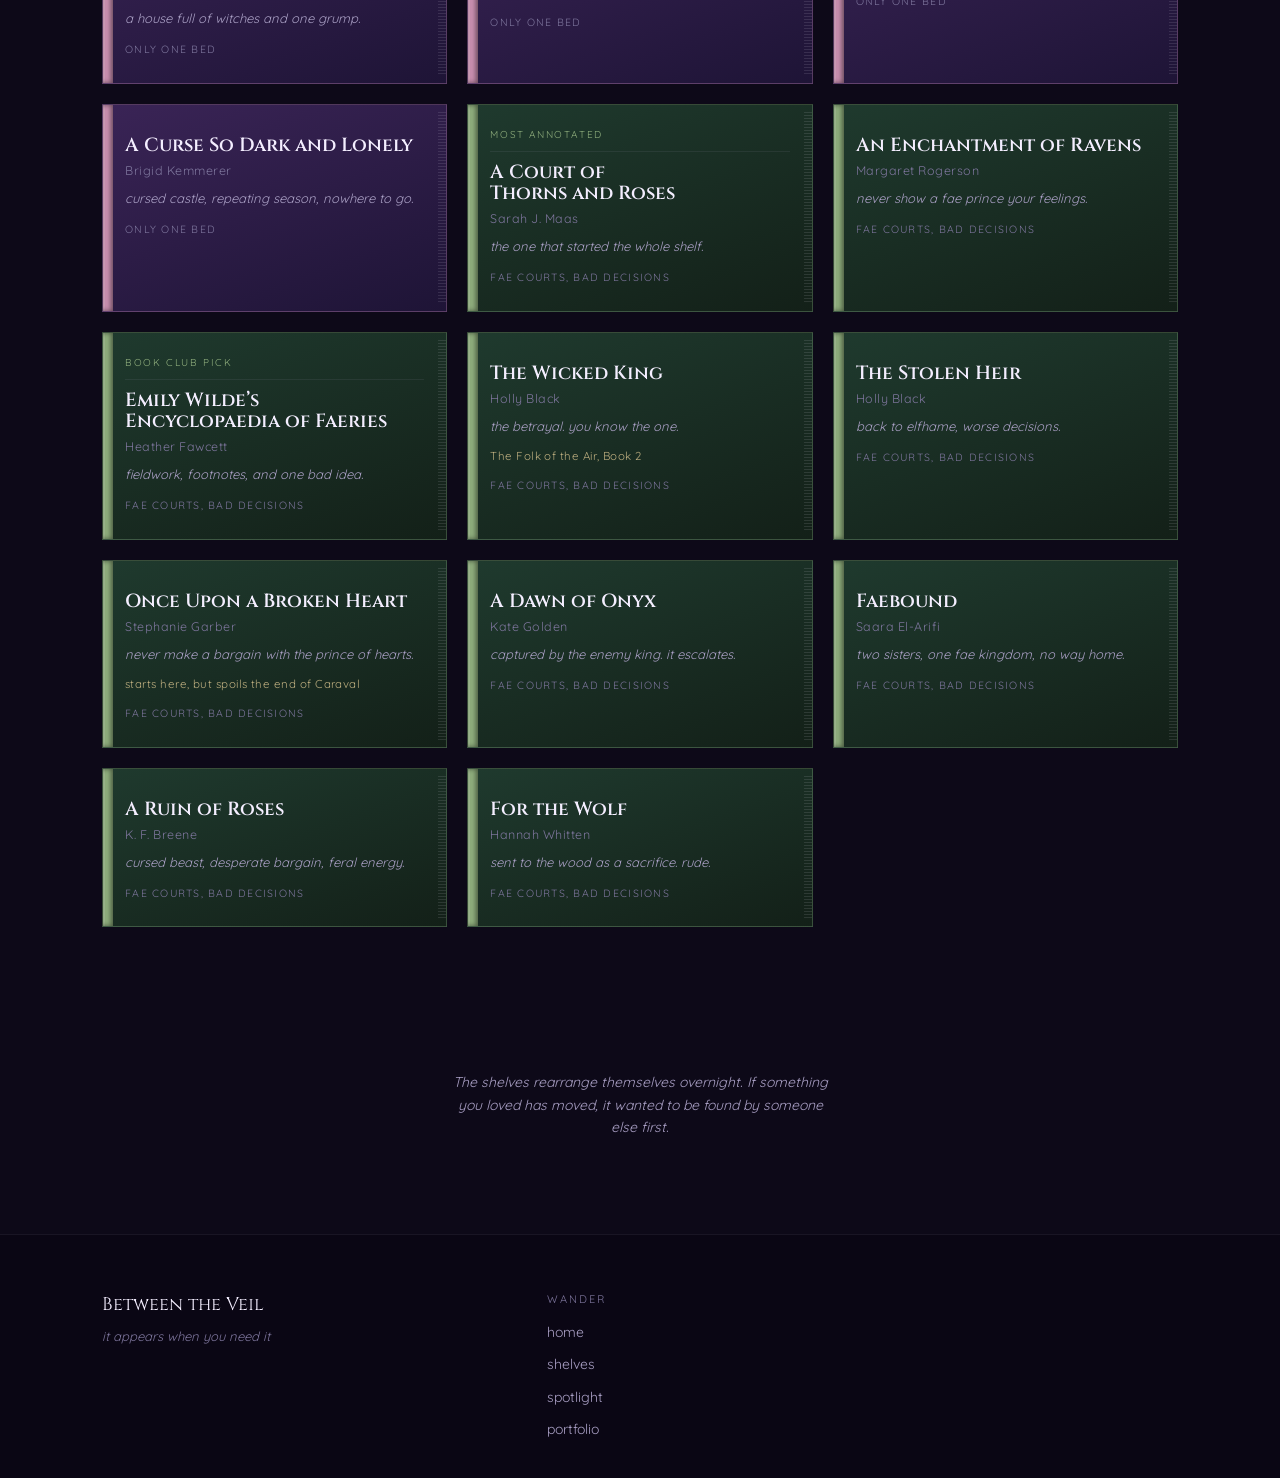
==== commit 7ebb6698: "updated all pages" ====
--- a/shelves.html
+++ b/shelves.html
@@ -32,7 +32,6 @@
         <a class="sitenav__link" href="shelves.html">shelves</a>
         <a class="sitenav__link" href="spotlight.html">spotlight</a>
         <a class="sitenav__link" href="portfolio.html">portfolio</a>
-        <a class="sitenav__link sitenav__link--gold" href="portfolio.html#contact">let&rsquo;s talk &#8599;</a>
       </nav>
     </div>
   </header>
@@ -44,7 +43,7 @@
         <p class="page-head__eyebrow">the shelves</p>
         <h1 class="page-head__title">browse by feeling,<br />not genre</h1>
         <p class="page-head__body">Nobody has ever walked into a bookshop wanting &ldquo;fantasy, 2019, trade paperback.&rdquo; They walk in wanting to feel a specific way. So that&rsquo;s how these are sorted.</p>
-        <p class="page-head__body">The shop is imaginary. These books are not &mdash; every one is real, and the shelf it&rsquo;s on is just the shop&rsquo;s opinion.</p>
+        <p class="page-head__body">Every book here is real &mdash; the shelf it&rsquo;s on is just the shop&rsquo;s opinion.</p>
       </div>
     </div>
 
@@ -87,12 +86,7 @@
             <a href="portfolio.html">portfolio</a>
           </div>
         </nav>
-        <div>
-          <p class="sitefoot__heading">the real part</p>
-          <p class="sitefoot__note">Between the Veil is imaginary. Sagewave is not &mdash; it builds sites like this one for authors and bookish small businesses who need somewhere to send people.</p>
-        </div>
       </div>
-      <p class="sitefoot__legal">Between the Veil &#183; an imaginary bookshop, staged by Sagewave Web Design &#183; the books on the shelves are real, everything else is not</p>
     </div>
   </footer>
 
--- a/css/style.css
+++ b/css/style.css
@@ -48,10 +48,27 @@
   --display: 'Cinzel', Georgia, serif;
   --voice:   'Quicksand', 'Trebuchet MS', sans-serif;
 
-  /* Rhythm */
+  /* Rhythm.
+     Corners are square on purpose. Books have square corners;
+     rounded rectangles are the most generic shape on the web and
+     they were fighting the whole premise. Everything below is
+     built out of book anatomy instead — spines, page edges,
+     bookmark tails, foil stamping, library-card ruling. */
   --pad: 14px;
-  --radius: 12px;
-  --radius-pill: 30px;
+  --radius: 0px;
+  --radius-pill: 0px;
+
+  /* Book-shape kit */
+  --spine-w: 10px;                              /* card spine width */
+  --gilt: rgba(217, 196, 143, 0.45);            /* stamped-gold rule */
+  --gilt-faint: rgba(217, 196, 143, 0.18);
+  --shelf-wood: linear-gradient(180deg, #3d2e1d, #221a11 60%, #150f0a);
+  /* the fanned edge of a closed book */
+  --page-edge: repeating-linear-gradient(
+     180deg, rgba(244,238,255,0.20) 0 1px, transparent 1px 3px);
+  /* faint laid-paper texture for parchment panels */
+  --laid: repeating-linear-gradient(
+     90deg, rgba(244,238,255,0.022) 0 1px, transparent 1px 4px);
   --gutter: 16px;
   --measure: 65ch;   /* comfortable reading width for body copy */
   --nav-h: 58px;
@@ -170,6 +187,9 @@
   font-size: 24px;
   margin-bottom: 20px;
 }
+/* Centred variant — home's sections are centred, the inner pages'
+   are left-aligned against a reading measure. */
+.section-title--mid { text-align: center; }
 
 /* Body copy inside a wide container still needs a reading measure. */
 .prose { max-width: var(--measure); }
@@ -313,12 +333,15 @@
 .sitenav__link--gold {
   color: var(--ink);
   background: var(--gold);
-  border-radius: var(--radius-pill);
   padding: 10px 22px;
   font-family: var(--voice);
-  font-size: 14px;
-  letter-spacing: 0.1em;
+  font-size: 13px;
+  font-weight: 600;
+  letter-spacing: 0.14em;
+  text-transform: uppercase;
   border-bottom: none;
+  /* same foil-stamped rule as .btn--gold */
+  box-shadow: inset 0 0 0 1px var(--gold), inset 0 0 0 2px rgba(13, 9, 24, 0.42);
 }
 .sitenav__link--gold:hover { color: var(--ink); filter: brightness(1.07); }
 
@@ -475,6 +498,20 @@
 }
 .threshold__skip:hover { color: var(--mist); }
 
+/* Mirrors the skip button on the opposite corner. */
+.threshold__credit {
+  position: absolute;
+  left: 18px;
+  bottom: 18px;
+  z-index: 10;
+  font-size: 11.5px;
+  font-style: italic;
+  letter-spacing: 0.08em;
+  color: var(--mist-faint);
+  max-width: 45vw;
+  text-align: left;
+}
+
 .threshold__center { position: relative; z-index: 5; }
 .threshold__welcome { font-style: italic; font-size: 15px; letter-spacing: 0.08em; color: #b6a9d4; margin-bottom: 10px; }
 .threshold__title {
@@ -589,32 +626,321 @@
   font-size: clamp(28px, 5vw, 54px);
   margin-top: 10px;
 }
+/* The orienting sentence. Bigger, lighter-weight, NOT italic and
+   NOT dimmed — everything else in this hero is atmosphere, and
+   atmosphere is exactly what a five-second visitor can't read. */
 .hero__sub {
   position: relative;
+  font-size: 16px;
+  line-height: 1.65;
+  color: var(--mist);
+  margin: 18px auto 0;
+  max-width: 56ch;
+}
+.hero__sub strong { color: var(--parchment); font-weight: 600; }
+
+.hero__aside {
+  position: relative;
   font-style: italic;
-  font-size: 15px;
-  color: var(--mist-dim);
-  margin: 14px auto 0;
-  max-width: 46ch;
-}
+  font-size: 14px;
+  color: var(--mist-faint);
+  margin: 10px auto 0;
+}
+
+@media (min-width: 1024px) {
+  .hero__sub { font-size: 18px; }
+  .hero__aside { font-size: 15px; }
+}
+
+/* Frontispiece ornament — a rule broken by a glyph, the way a
+   title page divides itself. Used sparingly: twice on home. */
+.ornament {
+  position: relative;
+  display: flex;
+  align-items: center;
+  justify-content: center;
+  gap: 14px;
+  margin: 26px auto 0;
+  max-width: 320px;
+  color: var(--gold);
+  font-size: 13px;
+  line-height: 1;
+}
+.ornament::before,
+.ornament::after {
+  content: '';
+  flex: 1;
+  height: 1px;
+  background: linear-gradient(90deg, transparent, var(--gilt));
+}
+.ornament::after { background: linear-gradient(90deg, var(--gilt), transparent); }
 
 @media (min-width: 1024px) {
   .hero { padding: 80px 0 56px; }
 }
 
-/* Mood shelves — same wrapped treatment as the shelves-page
-   filters, for the same reason: nothing hidden off the edge. */
-.shelves {
+/* THE BOOKCASE — the home hero.
+   A stack of shelves inside a wooden case. Each .bookcase__shelf is
+   a flex row of whatever stands on it, resting on a wooden rail (the
+   ::after, the same rail the old mood row used). The two side stiles
+   and the crown are pseudo-elements and full-bleed children, so the
+   markup stays a plain stack of divs. Built from the site's existing
+   book parts: --shelf-wood for the rails, .shelf for the spines,
+   --gilt for the stamping. */
+.bookcase {
+  position: relative;
+  margin: 0 auto;
+  max-width: 760px;
+  /* the horizontal padding is the frame: it clears the side stiles */
+  padding: 0 clamp(16px, 4vw, 30px) 6px;
+  background:
+    linear-gradient(180deg, rgba(13, 9, 24, 0.35), rgba(13, 9, 24, 0.72)),
+    var(--laid),
+    linear-gradient(180deg, #201811, #14100b);
+  border: 1px solid rgba(217, 196, 143, 0.16);
+  box-shadow:
+    0 40px 90px rgba(0, 0, 0, 0.55),
+    inset 0 0 70px rgba(0, 0, 0, 0.55);
+}
+
+/* the two uprights of the case */
+.bookcase::before,
+.bookcase::after {
+  content: '';
+  position: absolute;
+  top: 0;
+  bottom: 0;
+  width: clamp(11px, 3vw, 22px);
+  background: linear-gradient(90deg, #3d2e1d, #221a11 55%, #150f0a);
+  box-shadow: inset 0 0 12px rgba(0, 0, 0, 0.6);
+  pointer-events: none;
+  z-index: 0;
+}
+.bookcase::before { left: 0; }
+.bookcase::after  { right: 0; }
+
+/* the carved cornice, capping the case across both stiles */
+.bookcase__crown {
+  position: relative;
+  z-index: 1;
+  margin-inline: calc(-1 * clamp(16px, 4vw, 30px));
+  padding: 15px 16px 13px;
+  text-align: center;
+  font-family: var(--display);
+  font-size: 13px;
+  letter-spacing: 0.34em;
+  text-transform: uppercase;
+  color: var(--gold);
+  text-shadow: 0 0 18px rgba(217, 196, 143, 0.35);
+  background: linear-gradient(180deg, #2b2013, #1a130c);
+  border-bottom: 1px solid var(--gilt-faint);
+  box-shadow: 0 4px 14px rgba(0, 0, 0, 0.5);
+}
+
+/* every shelf sits its contents on a wooden rail */
+.bookcase__shelf {
+  position: relative;
+  z-index: 1;
+}
+.bookcase__shelf::after {
+  content: '';
+  position: absolute;
+  left: 0;
+  right: 0;
+  bottom: 0;
+  height: 9px;
+  background: var(--shelf-wood);
+  box-shadow:
+    0 8px 20px rgba(0, 0, 0, 0.55),
+    inset 0 1px 0 rgba(217, 196, 143, 0.22);
+}
+
+/* SHELF ONE — the heading, propped like a shop sign */
+.bookcase__shelf--sign {
+  text-align: center;
+  padding: 22px 4px 20px;
+}
+/* the hero's own type is reused; the spacing changes in here, and
+   this heading runs longer than the old one, so it sets a touch
+   smaller to keep to two lines instead of towering over the case */
+.bookcase__shelf--sign .hero__heading {
+  margin-top: 8px;
+  font-size: clamp(26px, 4.4vw, 44px);
+}
+
+/* SHELF TWO — the spines stand on the rail, uneven like real books.
+   Reuses .shelf wholesale but at hero scale: shorter than the
+   shelves-page spines so the case doesn't tower. The nth-child
+   overrides beat .shelf's own (they carry an extra id of specificity
+   from the descendant selector) so the heights actually take. */
+.bookcase__shelf--books {
   display: flex;
   flex-wrap: wrap;
+  align-items: flex-end;
   justify-content: center;
-  gap: 8px;
-  padding: 2px 0 10px;
-}
-
+  gap: 5px;
+  padding: 26px 0 9px;   /* 9px = the rail; books rest right on it */
+}
+.bookcase__shelf--books .shelf {
+  height: 176px;
+  padding: 15px 10px;
+  font-size: 12px;
+}
+.bookcase__shelf--books .shelf:nth-child(2n) { height: 192px; }
+.bookcase__shelf--books .shelf:nth-child(3n) { height: 166px; }
+.bookcase__shelf--books .shelf:nth-child(5n) { height: 184px; }
+
+/* the fox, asleep at the end of the row */
+.fox {
+  flex: 0 0 auto;
+  align-self: flex-end;
+  width: clamp(88px, 17vw, 122px);
+  margin-left: 4px;
+}
+.fox__svg {
+  display: block;
+  width: 100%;
+  height: auto;
+  transform-origin: 50% 100%;
+  /* the slow rise and fall of a sleeping thing */
+  animation: foxBreathe 4.8s ease-in-out infinite;
+}
+@keyframes foxBreathe {
+  0%, 100% { transform: scaleY(1); }
+  50%      { transform: scaleY(1.035); }
+}
+
+/* SHELF THREE — three objects, each a link deeper into the shop */
+.bookcase__shelf--props {
+  display: flex;
+  flex-wrap: wrap;
+  align-items: flex-end;
+  justify-content: center;
+  gap: clamp(18px, 6vw, 52px);
+  padding: 28px 0 16px;
+}
+.prop {
+  flex: 0 0 auto;
+  display: flex;
+  flex-direction: column;
+  align-items: center;
+  gap: 9px;
+  text-decoration: none;
+  transition: transform 0.2s ease;
+}
+.prop:hover,
+.prop:focus-visible { transform: translateY(-5px); }
+.prop__icon {
+  display: block;
+  width: clamp(54px, 13vw, 72px);
+  filter: drop-shadow(0 8px 10px rgba(0, 0, 0, 0.5));
+}
+.prop__icon svg { display: block; width: 100%; height: auto; }
+.prop__label {
+  font-size: 10.5px;
+  letter-spacing: 0.16em;
+  text-transform: uppercase;
+  color: var(--gold);
+  transition: color 0.2s ease;
+}
+.prop:hover .prop__label,
+.prop:focus-visible .prop__label { color: var(--parchment); }
+
+/* SHELF-TALKER — a little paper note stuck to the books shelf, in
+   the shop's handwriting (Caveat). It carries the one thing the
+   picture can't: that the spines are doors you can pull. Placed to
+   the right, clear of the books, and pointer-events:none so a tap
+   lands on the spine behind it. */
+.sticky {
+  position: absolute;
+  z-index: 4;
+  pointer-events: none;
+  font-family: 'Caveat', var(--voice);
+  font-weight: 600;
+  line-height: 1.02;
+  text-align: center;
+  color: #3a2e18;
+  padding: 9px 13px 11px;
+  box-shadow: 0 9px 16px rgba(0, 0, 0, 0.5);
+}
+.sticky b { display: block; font-weight: 700; font-size: 1.16em; }
+.sticky i { font-style: italic; }
+
+/* a strip of tape across the top */
+.sticky::before {
+  content: '';
+  position: absolute;
+  top: -7px;
+  left: 50%;
+  width: 42px;
+  height: 15px;
+  transform: translateX(-50%) rotate(-2deg);
+  background: rgba(233, 220, 180, 0.42);
+  box-shadow: inset 0 0 0 1px rgba(255, 255, 255, 0.22);
+}
+
+/* the short note (left) — the call to action */
+.sticky--pull {
+  top: 2px;
+  left: clamp(-4px, 1%, 22px);
+  width: 116px;
+  font-size: 18px;
+  background: linear-gradient(180deg, #f3e7bf, #ead79f);
+  transform: rotate(-5deg);
+}
+/* its scribbled arrow, curving from the lower-right toward the spines */
+.sticky__arrow {
+  position: absolute;
+  right: -8px;
+  bottom: -18px;
+  width: 38px;
+  height: auto;
+  transform: rotate(4deg);
+}
+
+/* the longer note (right) — what's behind the doors. Off past the
+   fox, on a rose-tinted leaf so the two read as two different hands. */
+.sticky--realm {
+  top: 8px;
+  right: clamp(-4px, 1%, 22px);
+  width: 150px;
+  font-size: 16px;
+  background: linear-gradient(180deg, #f1dde7, #e7cbda);
+  transform: rotate(4deg);
+}
+
+/* Phone: no side room, so both notes pin in the space above the
+   spines instead of covering them (the spines are tap targets). */
+@media (max-width: 560px) {
+  .bookcase__shelf--books { padding-top: 60px; }
+  .sticky--pull  { top: 22px; left: 0; font-size: 15px; width: 100px; }
+  .sticky--realm { top: -4px; right: 0; font-size: 12.5px; width: 138px; }
+}
+
+/* the plinth — the one thing to actually read, and the way in */
+.bookcase__base {
+  position: relative;
+  z-index: 1;
+  text-align: center;
+  padding: 26px clamp(6px, 3vw, 22px) 4px;
+}
+.bookcase__base .hero__sub { margin: 0 auto; }
+.bookcase__base .btn { margin-top: 22px; }
+.bookcase__base .hero__aside { margin-top: 14px; }
+
+@media (min-width: 700px) {
+  .bookcase__shelf--books { gap: 7px; }
+}
 @media (min-width: 1024px) {
-  .shelves { gap: 10px; }
-}
+  .bookcase { padding-bottom: 10px; }
+  .bookcase__crown { font-size: 14px; padding: 18px 16px 15px; }
+  .bookcase__shelf--sign { padding: 30px 4px 26px; }
+}
+
+/* The DIRECTORY and the old home mood-row (.shelves container) used
+   to live here. Both are gone: the hero bookcase is the shop's one
+   set of doors now, and .shelf — the book-spine treatment it reuses
+   — is defined with the shared components in §10. */
 
 /* Featured reads */
 .reads {
@@ -622,17 +948,63 @@
   grid-template-columns: 1fr;
   gap: 12px;
 }
+/* A card shaped like a book seen face-on: coloured spine down the
+   left, fanned page edges down the right, square corners. The two
+   pseudo-elements do all of it, so the markup stays a plain
+   <article> with no decorative divs. */
 .book {
-  border-radius: var(--radius);
-  padding: 16px;
-  border: 0.5px solid;
-  transition: transform 0.15s ease;
-}
-.book:hover { transform: translateY(-2px); }
-.book--rose { background: linear-gradient(160deg, #3a2456, #1e1436); border-color: rgba(201, 143, 176, 0.28); }
-.book--moss { background: linear-gradient(160deg, #1f3a2e, #132018); border-color: rgba(143, 174, 125, 0.28); }
-.book--gold { background: linear-gradient(160deg, #2e2416, #17120b); border-color: rgba(217, 196, 143, 0.28); }
-.book__badge { font-size: 11px; letter-spacing: 0.06em; }
+  position: relative;
+  overflow: hidden;
+  padding: 18px 26px 18px 30px;   /* clears spine left, pages right */
+  border: 1px solid;
+  transition: transform 0.18s ease, box-shadow 0.18s ease;
+}
+
+/* the spine */
+.book::before {
+  content: '';
+  position: absolute;
+  left: 0;
+  top: 0;
+  bottom: 0;
+  width: var(--spine-w);
+  background: var(--spine, var(--mist-faint));
+  box-shadow:
+    inset -2px 0 5px rgba(0, 0, 0, 0.5),
+    inset 2px 0 0 rgba(255, 255, 255, 0.14);
+}
+
+/* the fanned page block */
+.book::after {
+  content: '';
+  position: absolute;
+  right: 0;
+  top: 7px;
+  bottom: 7px;
+  width: 8px;
+  background: var(--page-edge);
+  opacity: 0.55;
+}
+
+.book:hover {
+  transform: translateY(-3px);
+  box-shadow: 0 10px 26px rgba(0, 0, 0, 0.45);
+}
+
+.book--rose { --spine: var(--rose); background: linear-gradient(160deg, #3a2456, #1e1436); border-color: rgba(201, 143, 176, 0.28); }
+.book--moss { --spine: var(--moss); background: linear-gradient(160deg, #1f3a2e, #132018); border-color: rgba(143, 174, 125, 0.28); }
+.book--gold { --spine: var(--gold); background: linear-gradient(160deg, #2e2416, #17120b); border-color: rgba(217, 196, 143, 0.28); }
+
+/* Bookplate line — small caps over a hairline, the way a shop
+   writes on the slip tucked inside the cover. */
+.book__badge {
+  font-size: 10px;
+  letter-spacing: 0.16em;
+  text-transform: uppercase;
+  padding-bottom: 8px;
+  margin-bottom: 10px;
+  border-bottom: 1px solid var(--rule-soft);
+}
 .book__badge--rose { color: #d98fb8; }
 .book__badge--moss { color: var(--moss); }
 .book__badge--gold { color: var(--gold); }
@@ -666,13 +1038,15 @@
 
 /* The spotlight feature — the block a featured author screenshots.
    Portrait left, words right, once there's room for both. */
+/* Gilt frame — a rule set in from the edge, like blocking on a
+   cover board. box-shadow does it without an extra wrapper. */
 .feature {
   display: grid;
   gap: 20px;
-  padding: 22px;
-  background: var(--ink-3);
-  border-radius: var(--radius);
-  border: 0.5px solid rgba(217, 196, 143, 0.32);
+  padding: 26px;
+  background: var(--laid), var(--ink-3);
+  border: 1px solid rgba(217, 196, 143, 0.32);
+  box-shadow: inset 0 0 0 5px var(--ink-3), inset 0 0 0 6px var(--gilt-faint);
 }
 .feature__portrait {
   aspect-ratio: 4 / 5;
@@ -684,12 +1058,8 @@
     linear-gradient(160deg, var(--twilight), var(--ink));
   border: 0.5px solid rgba(217, 196, 143, 0.22);
 }
-.feature__glyph {
-  font-size: 54px;
-  color: var(--gold);
-  opacity: 0.55;
-  line-height: 1;
-}
+/* the cameo fills its frame; viewBox is 4:5, same as the portrait */
+.feature__portrait svg { display: block; width: 100%; height: 100%; }
 .feature__eyebrow {
   font-size: 11px;
   letter-spacing: 0.16em;
@@ -715,40 +1085,185 @@
   .feature__body { font-size: 15px; }
 }
 
-/* Feature tiles */
-.tiles {
+@media (min-width: 1024px) {
+}
+
+/* WHAT'S ON — playbills pinned to a board. */
+.playbills {
+  display: grid;
+  grid-template-columns: 1fr;
+  gap: 12px;
+}
+.playbill {
+  padding: 24px 20px;
+  text-align: center;
+  border: 1px solid var(--rule-soft);
+  border-top: 2px solid var(--gilt);
+  background: var(--laid), var(--ink-3);
+}
+.playbill__glyph { display: block; font-size: 22px; color: var(--rose); line-height: 1; margin-bottom: 12px; }
+.playbill__when {
+  font-size: 10.5px;
+  letter-spacing: 0.18em;
+  text-transform: uppercase;
+  color: var(--gold);
+}
+.playbill__title { font-size: 20px; margin: 10px 0 9px; }
+.playbill__body { font-size: 13px; color: var(--mist-dim); line-height: 1.6; }
+
+@media (min-width: 700px) {
+  .playbills { grid-template-columns: repeat(3, 1fr); }
+}
+@media (min-width: 1024px) {
+  .playbills { gap: 20px; }
+  .playbill { padding: 32px 26px; }
+}
+
+/* THE WISHING TABLE.
+   A round table seen at an angle: the asymmetric border-radius
+   domes the top edge into an ellipse while the base stays flat,
+   and a candle glow sits at the far edge. Round on purpose — the
+   rest of the site is squared like a book, so the one circle in
+   the design reads as furniture rather than as a stray rounded
+   rectangle. */
+.wishtable {
+  position: relative;
+  overflow: hidden;
+  text-align: center;
+  padding: 56px 20px 40px;
+  border: 1px solid rgba(217, 196, 143, 0.28);
+  border-radius: 46% 46% 10px 10px / 17% 17% 6px 6px;
+  background:
+    radial-gradient(ellipse 62% 46% at 50% 24%, rgba(217, 196, 143, 0.18), transparent 68%),
+    var(--laid),
+    linear-gradient(180deg, #2b2015 0%, #1c1510 46%, #120d0a 100%);
+  box-shadow: 0 26px 54px rgba(0, 0, 0, 0.5);
+}
+
+.wishtable__candle {
+  display: block;
+  font-size: 26px;
+  line-height: 1;
+  color: var(--gold);
+  text-shadow: 0 0 22px rgba(255, 225, 160, 0.7);
+  margin-bottom: 14px;
+}
+.wishtable__eyebrow {
+  font-size: 11px;
+  letter-spacing: 0.18em;
+  text-transform: uppercase;
+  color: var(--rose);
+}
+.wishtable__title { font-size: 26px; margin: 10px 0 12px; }
+.wishtable__body {
+  font-size: 14px;
+  color: var(--mist);
+  line-height: 1.65;
+  max-width: 46ch;
+  margin: 0 auto;
+}
+.wishtable__count {
+  display: block;
+  margin-top: 22px;
+  font-style: italic;
+  font-size: 14px;
+  color: var(--gold);
+}
+.wishtable__fine {
+  margin-top: 10px;
+  font-size: 11.5px;
+  font-style: italic;
+  color: var(--mist-faint);
+  max-width: 44ch;
+  margin-left: auto;
+  margin-right: auto;
+}
+
+.wishes {
+  list-style: none;
   display: grid;
   grid-template-columns: repeat(2, 1fr);
-  gap: 12px;
-}
-.tile { background: var(--violet-2); border-radius: var(--radius); padding: 16px; }
-.tile__glyph { font-size: 24px; display: block; line-height: 1; }
-.tile__glyph--gold { color: var(--gold); }
-.tile__glyph--rose { color: var(--rose); }
-.tile__title { font-weight: 500; font-size: 17px; margin-top: 8px; }
-.tile__meta { font-style: italic; font-size: 12px; color: var(--mist-dim); margin-top: 4px; }
+  gap: 10px;
+  margin: 28px auto 0;
+  max-width: 720px;
+  padding: 0;
+}
+
+/* Apothecary labels — cut corner, like a punched shop tag. */
+.trinket {
+  display: flex;
+  flex-direction: column;
+  align-items: center;
+  gap: 9px;
+  padding: 16px 12px;
+  border: 1px solid var(--rule-soft);
+  background: rgba(13, 9, 24, 0.5);
+  clip-path: polygon(9px 0, 100% 0, 100% 100%, 0 100%, 0 9px);
+  transition: border-color 0.2s ease, background 0.2s ease;
+}
+.trinket.is-wished {
+  border-color: rgba(217, 196, 143, 0.5);
+  background: rgba(217, 196, 143, 0.09);
+}
+/* A wish the visitor typed, rather than one the shop offered. */
+.trinket.is-own { border-style: dashed; border-color: rgba(201, 143, 176, 0.5); }
+.trinket.is-own .trinket__glyph { color: var(--rose); }
+
+.trinket__glyph { font-size: 20px; line-height: 1; color: var(--gold); }
+.trinket__name { font-size: 12.5px; line-height: 1.4; color: var(--mist); }
+.trinket__tally { font-size: 10.5px; letter-spacing: 0.08em; color: var(--mist-faint); }
+
+.trinket__btn {
+  font-family: var(--voice);
+  font-size: 10.5px;
+  font-weight: 600;
+  letter-spacing: 0.16em;
+  text-transform: uppercase;
+  color: var(--gold);
+  background: none;
+  border: 1px solid var(--gilt-faint);
+  padding: 7px 14px;
+  cursor: pointer;
+  transition: background 0.18s ease, color 0.18s ease;
+}
+.trinket__btn:hover { background: rgba(217, 196, 143, 0.12); }
+.trinket.is-wished .trinket__btn { background: var(--gold); color: var(--ink); border-color: var(--gold); }
+
+.wishform { margin-top: 26px; }
+.wishform__label {
+  display: block;
+  font-size: 10.5px;
+  letter-spacing: 0.18em;
+  text-transform: uppercase;
+  color: var(--mist-faint);
+  margin-bottom: 10px;
+}
+.wishform__row {
+  display: flex;
+  flex-wrap: wrap;
+  justify-content: center;
+  gap: 8px;
+}
+.wishform__input {
+  font-family: var(--voice);
+  font-size: 14px;
+  color: var(--mist);
+  padding: 14px 15px;
+  background: rgba(13, 9, 24, 0.62);
+  border: 1px solid var(--rule);
+  flex: 1 1 250px;
+  min-width: 0;
+  max-width: 340px;
+}
+.wishform__input::placeholder { color: var(--mist-faint); font-style: italic; }
+
+@media (min-width: 700px) {
+  .wishtable { padding: 72px 32px 48px; }
+  .wishes { grid-template-columns: repeat(3, 1fr); }
+  .wishtable__title { font-size: 34px; }
+}
 
 @media (min-width: 1024px) {
-  .tiles { gap: 20px; }
-  .tile { padding: 24px; }
-}
-
-/* Merch */
-.wares {
-  padding: 20px;
-  background: linear-gradient(160deg, var(--twilight), var(--ink-3));
-  border-radius: var(--radius);
-}
-.wares__eyebrow { font-size: 11px; letter-spacing: 0.16em; color: var(--rose); text-transform: uppercase; }
-.wares__title { font-weight: 500; font-size: 20px; margin: 6px 0 12px; }
-.wares__tags { display: flex; gap: 8px; flex-wrap: wrap; }
-.ware { font-size: 12.5px; padding: 6px 13px; border-radius: 20px; }
-.ware--rose { background: var(--rose-deep); color: #eddcf0; }
-.ware--moss { background: var(--moss-deep); color: #dcecd8; }
-.ware--gold { background: var(--gold-deep); color: #ecdcb0; }
-
-@media (min-width: 1024px) {
-  .wares { padding: 32px; }
 }
 
 /* The real CTA — a full-width band, so the tonal shift lands */
@@ -764,6 +1279,15 @@
   line-height: 1.65;
   max-width: 54ch;
   margin: 0 auto;
+}
+/* The signature sits under the button, so the button label can be
+   a plain verb instead of doing credit duty as well. */
+.cta__sign {
+  margin-top: 18px;
+  font-family: var(--display);
+  font-size: 13px;
+  letter-spacing: 0.16em;
+  color: var(--mist-faint);
 }
 
 /* 7. SHELVES ------------------------------------------------ */
@@ -776,20 +1300,10 @@
 .filters {
   display: flex;
   flex-wrap: wrap;
+  align-items: flex-start;   /* tabs hang from a common head line */
   justify-content: center;
   gap: 8px;
   padding: 4px 0 16px;
-}
-
-/* A mood pill doubles as a filter button — same look, extra state.
-   Deliberately no font-weight change: bolding the active pill
-   changes its width, which reshuffles the wrapped rows every time
-   you pick a different mood. The gold fill is signal enough. */
-.shelf[aria-pressed="true"] {
-  background: var(--gold);
-  border-color: var(--gold);
-  color: var(--ink);
-  box-shadow: 0 0 16px rgba(217, 196, 143, 0.25);
 }
 
 .stacks {
@@ -871,10 +1385,10 @@
 /* The submission call — the block that makes a social post convert */
 .submit {
   text-align: center;
-  padding: 32px 20px;
-  border-radius: var(--radius);
+  padding: 36px 24px;
   border: 1px solid rgba(217, 196, 143, 0.4);
-  background: linear-gradient(160deg, var(--gold-deep), #0a0614);
+  background: var(--laid), linear-gradient(160deg, var(--gold-deep), #0a0614);
+  box-shadow: inset 0 0 0 5px transparent, inset 0 0 0 6px var(--gilt-faint);
 }
 .submit__title { font-size: 26px; margin-bottom: 10px; }
 .submit__body {
@@ -883,12 +1397,6 @@
   line-height: 1.65;
   max-width: 50ch;
   margin: 0 auto;
-}
-.submit__fine {
-  margin-top: 20px;
-  font-size: 13px;
-  font-style: italic;
-  color: var(--mist-faint);
 }
 
 @media (min-width: 1024px) {
@@ -922,7 +1430,7 @@
     linear-gradient(160deg, var(--rose-deep), var(--ink));
   border: 0.5px solid rgba(201, 143, 176, 0.25);
 }
-.author__glyph { font-size: 54px; color: var(--rose); opacity: 0.55; line-height: 1; }
+.author__portrait svg { display: block; width: 100%; height: 100%; }
 .author__moon {
   font-size: 10.5px;
   letter-spacing: 0.16em;
@@ -1022,7 +1530,6 @@
 @media (min-width: 561px) {
   .updown { grid-template-columns: 1fr 1fr; }
 }
-
 /* 9. PORTFOLIO ---------------------------------------------- */
 /* Plain voice for a different reader — no in-world copy here. */
 .case { display: grid; gap: 24px; }
@@ -1032,14 +1539,10 @@
   gap: 24px;
   align-items: start;
 }
-@media (min-width: 1024px) {
-  .case__split { grid-template-columns: 1fr 1fr; gap: 56px; align-items: center; }
-}
 
 .case__demo {
   aspect-ratio: 4 / 3;
-  border-radius: var(--radius);
-  border: 0.5px solid var(--rule);
+  border: 1px solid var(--rule);
   display: grid;
   place-items: center;
   text-align: center;
@@ -1047,6 +1550,10 @@
   background: radial-gradient(ellipse at 50% 45%, #241640 0%, #140e28 55%, #0a0614 100%);
 }
 .case__demo-note { font-style: italic; font-size: 13px; color: var(--mist-faint); }
+
+@media (min-width: 1024px) {
+  .case__split { grid-template-columns: 1fr 1fr; gap: 56px; align-items: center; }
+}
 
 .notes-grid {
   display: grid;
@@ -1086,40 +1593,140 @@
 }
 
 /* 10. SHARED COMPONENTS ------------------------------------- */
+/* Foil stamping. Squared, letterspaced caps, with a rule set in
+   from the edge — the way a title is blocked onto a hardcover. */
 .btn {
   display: inline-block;
   font-family: var(--voice);
-  font-size: 15px;
-  letter-spacing: 0.14em;
+  font-size: 13px;
+  font-weight: 600;
+  letter-spacing: 0.2em;
+  text-transform: uppercase;
   border: none;
-  border-radius: var(--radius-pill);
-  padding: 13px 30px;
+  padding: 15px 34px;
   cursor: pointer;
   text-decoration: none;
   transition: transform 0.15s ease, filter 0.15s ease;
 }
-.btn:hover { filter: brightness(1.06); }
-.btn:active { transform: scale(0.97); }
-.btn--gold { background: var(--gold); color: var(--ink); text-transform: uppercase; }
-.btn--moss { background: var(--moss); color: var(--ink); font-size: 13px; letter-spacing: 0.09em; padding: 12px 24px; margin-top: 18px; }
-
+.btn:hover { filter: brightness(1.08); }
+.btn:active { transform: translateY(1px); }
+
+.btn--gold {
+  background: var(--gold);
+  color: var(--ink);
+  box-shadow: inset 0 0 0 1px var(--gold), inset 0 0 0 2px rgba(13, 9, 24, 0.42);
+}
+.btn--moss {
+  background: var(--moss);
+  color: var(--ink);
+  letter-spacing: 0.16em;
+  padding: 13px 28px;
+  margin-top: 18px;
+  box-shadow: inset 0 0 0 1px var(--moss), inset 0 0 0 2px rgba(13, 9, 24, 0.42);
+}
+
+/* Blind-stamped rather than foiled — the secondary of a pair. */
+.btn--ghost {
+  background: transparent;
+  color: var(--gold);
+  box-shadow:
+    inset 0 0 0 1px rgba(217, 196, 143, 0.55),
+    inset 0 0 0 4px rgba(217, 196, 143, 0.16);
+}
+.btn--ghost:hover { background: rgba(217, 196, 143, 0.08); }
+
+/* A single spine. Latin text set vertical-rl reads top-to-bottom,
+   which is how spines are printed in English-language publishing. */
 .shelf {
+  position: relative;
+  flex: 0 0 auto;
+  writing-mode: vertical-rl;
+  text-orientation: mixed;
+  /* Tall enough that the longest label — "fae courts, bad
+     decisions", 25 characters — sets on one line. Too short and it
+     wraps to a second vertical column, which widens that one spine
+     into a visibly fatter book than its neighbours. A longer mood
+     added later still degrades gracefully: it just becomes a
+     thicker volume. */
+  height: 252px;
+  padding: 18px 11px;
+  font-family: var(--display);
+  font-size: 12.5px;
+  letter-spacing: 0.09em;
+  line-height: 1.3;
+  color: #eddcf0;
+  text-decoration: none;
+  cursor: pointer;
+  border: 1px solid;
+  border-bottom: none;         /* it's standing on the rail */
+  box-shadow:
+    inset -3px 0 6px rgba(0, 0, 0, 0.45),   /* rounded-over spine */
+    inset 2px 0 0 rgba(255, 255, 255, 0.06);
+  transition: transform 0.22s ease, filter 0.22s ease;
+}
+
+/* gilt bands near head and tail, like a stamped hardcover */
+.shelf::before,
+.shelf::after {
+  content: '';
+  position: absolute;
+  left: 3px;
+  right: 3px;
+  height: 1px;
+  background: var(--gilt);
+}
+.shelf::before { top: 11px; }
+.shelf::after  { bottom: 11px; }
+
+/* tip it up out of the row, the way you'd pull one with a finger */
+.shelf:hover,
+.shelf:focus-visible {
+  transform: translateY(-9px);
+  filter: brightness(1.12);
+}
+
+/* no two books on a shelf are the same height */
+.shelf:nth-child(2n) { height: 268px; }
+.shelf:nth-child(3n) { height: 258px; }
+.shelf:nth-child(5n) { height: 262px; }
+
+.shelf--rose { background: linear-gradient(90deg, #2d1b4d, var(--twilight)); border-color: rgba(201, 143, 176, 0.45); }
+.shelf--moss { background: linear-gradient(90deg, #16291f, var(--moss-deep)); border-color: rgba(143, 174, 125, 0.45); color: #dcecd8; }
+.shelf--gold { background: linear-gradient(90deg, #241c11, var(--gold-deep)); border-color: rgba(217, 196, 143, 0.45); color: #ecdcb0; }
+
+/* BOOKMARK TABS — the shelves-page mood filter.
+   A filter that marks your place in a set is a bookmark, so it's
+   shaped like one: squared head, notched tail. The shape is a
+   clip-path, which crops the side borders at the notch, so these
+   are filled rather than outlined. */
+.tab {
+  position: relative;
   flex: 0 0 auto;
   font-family: var(--voice);
-  font-size: 13px;
+  font-size: 12.5px;
+  letter-spacing: 0.05em;
   color: #eddcf0;
-  padding: 8px 15px;
-  border-radius: var(--radius-pill);
-  white-space: nowrap;
+  padding: 11px 16px 19px;
+  background: var(--twilight);
+  border: none;
+  border-top: 2px solid var(--mist-faint);
   cursor: pointer;
-  text-decoration: none;
-  transition: transform 0.15s ease;
-  border: 0.5px solid;
-}
-.shelf:hover { transform: translateY(-2px); }
-.shelf--rose { background: var(--twilight); border-color: rgba(201, 143, 176, 0.45); }
-.shelf--moss { background: var(--moss-deep); border-color: rgba(143, 174, 125, 0.45); color: #dcecd8; }
-.shelf--gold { background: var(--gold-deep); border-color: rgba(217, 196, 143, 0.45); color: #ecdcb0; }
+  clip-path: polygon(0 0, 100% 0, 100% 100%, 50% 74%, 0 100%);
+  transition: transform 0.16s ease, background 0.2s ease;
+}
+.tab:hover { transform: translateY(-3px); }
+
+.tab--rose { border-top-color: var(--rose); }
+.tab--moss { border-top-color: var(--moss); background: var(--moss-deep); color: #dcecd8; }
+.tab--gold { border-top-color: var(--gold); background: var(--gold-deep); color: #ecdcb0; }
+
+/* Selected. No font-weight change — that would resize the tab and
+   reshuffle the wrapped rows on every click. */
+.tab[aria-pressed="true"] {
+  background: var(--gold);
+  border-top-color: var(--parchment);
+  color: var(--ink);
+}
 
 /* 11. MOTION ------------------------------------------------ */
 .fade-in { opacity: 0; transition: opacity 0.7s ease; }
@@ -1133,11 +1740,16 @@
   .fade-in,
   .btn,
   .shelf,
+  .tab,
   .book,
+  .signpost,
   .candle,
+  .prop,
   .find__link,
   .sitenav__menu,
   .sitenav__bar,
   .sitenav__link { transition: none !important; }
   .sitenav__menu .sitenav__link { opacity: 1; transform: none; }
-}
+  /* the fox lies still */
+  .fox__svg { animation: none !important; }
+}
